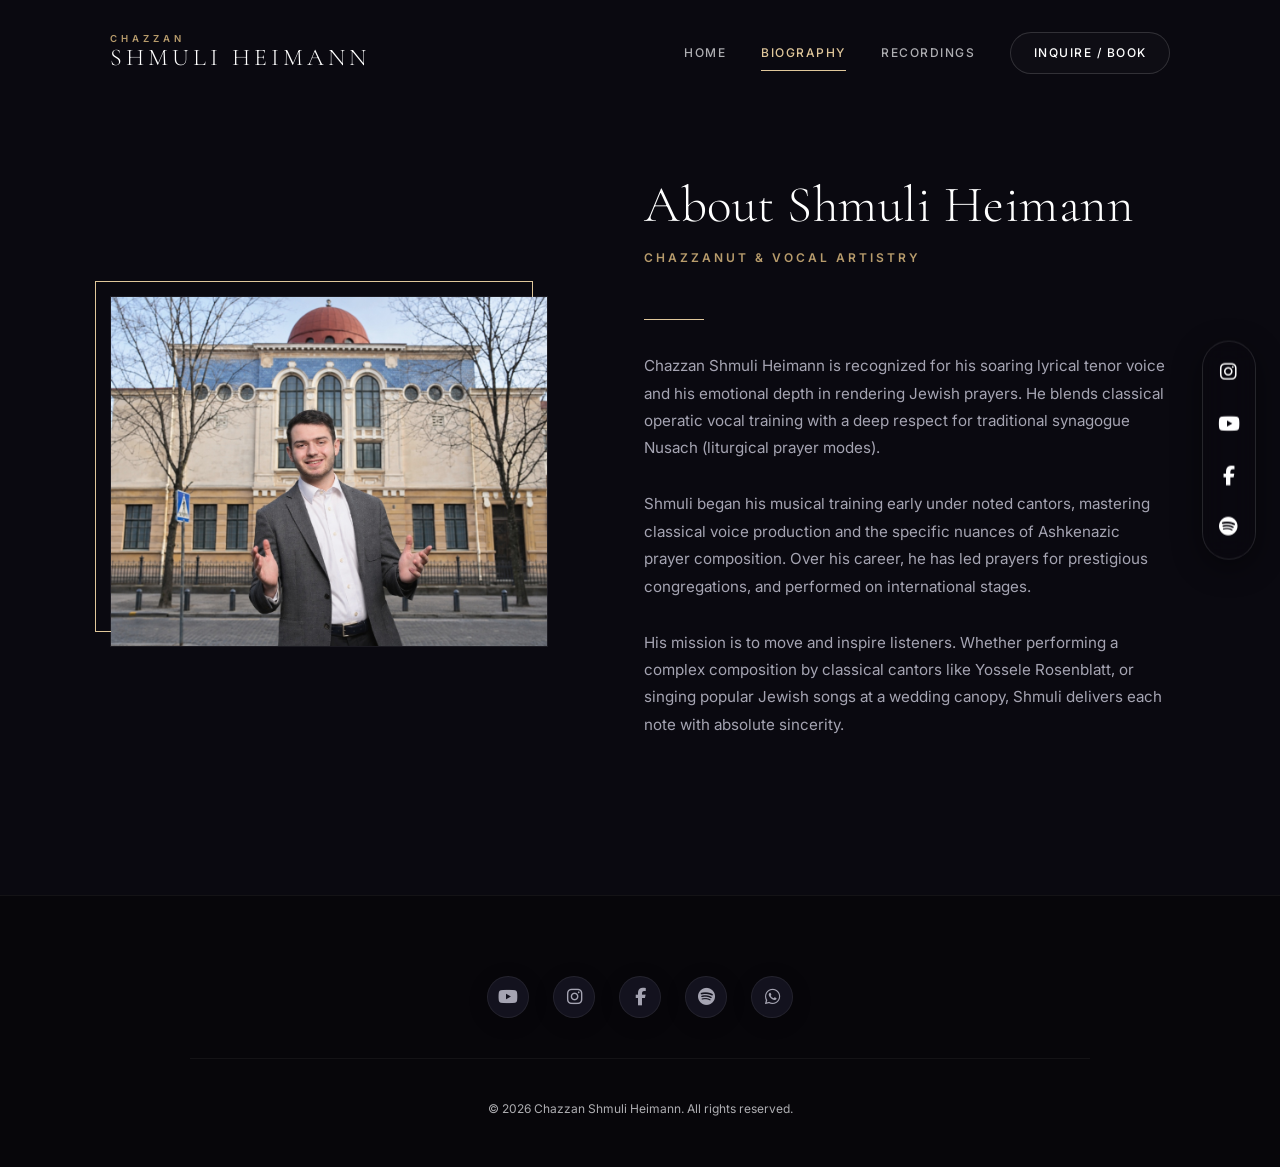
==== about.html @ 2311e7eb "Permanently fix recordings page auto-scroll with iframe lazy loading and renamed section targets" ====
<!DOCTYPE html>
<html lang="en">
<head>
    <meta charset="UTF-8">
    <meta name="viewport" content="width=device-width, initial-scale=1.0">
    <title>Biography | Chazzan Shmuli Heimann</title>
    
    <!-- SEO Meta Tags -->
    <meta name="description" content="Learn about Chazzan Shmuli Heimann, his vocal training, traditional prayer nusach, and the liturgical services he offers.">
    
    <!-- Fonts -->
    <link rel="preconnect" href="https://fonts.googleapis.com">
    <link rel="preconnect" href="https://fonts.gstatic.com" crossorigin>
    <link href="https://fonts.googleapis.com/css2?family=Cormorant+Garamond:ital,wght@0,300;0,400;0,500;0,600;0,700;1,400&family=Inter:wght@300;400;500;600&display=swap" rel="stylesheet">
    
    <!-- FontAwesome Icons -->
    <link rel="stylesheet" href="https://cdnjs.cloudflare.com/ajax/libs/font-awesome/6.4.0/css/all.min.css">
    
    <!-- Stylesheet -->
    <link rel="stylesheet" href="style.css?v=13">
</head>
<body class="page-about">

    <!-- Header & Navigation -->
    <header class="navbar">
        <div class="nav-container">
            <a href="index.html" class="logo">
                <span class="logo-cantor">CHAZZAN</span>
                <span class="logo-name">SHMULI HEIMANN</span>
            </a>
            <nav class="nav-links">
                <a href="index.html">Home</a>
                <a href="about.html">Biography</a>
                <a href="recordings.html">Recordings</a>
                <a href="contact.html" class="nav-cta">Inquire / Book</a>
            </nav>
            <button class="mobile-nav-toggle" aria-label="Toggle navigation">
                <span></span>
                <span></span>
                <span></span>
            </button>
        </div>
    </header>


    <!-- Biography Details Section -->
    <section class="bio-details section-padding">
        <div class="container">
            <div class="bio-grid">
                <div class="bio-image-wrapper">
                    <img src="assets/hero.jpg" alt="Chazzan Shmuli Heimann Portrait" class="bio-image">
                </div>
                <div class="bio-text">
                    <h2 class="section-title">About Shmuli Heimann</h2>
                    <h3 class="section-subtitle">Chazzanut & Vocal Artistry</h3>
                    <div class="divider"></div>
                    <p class="bio-paragraph">Chazzan Shmuli Heimann is recognized for his soaring lyrical tenor voice and his emotional depth in rendering Jewish prayers. He blends classical operatic vocal training with a deep respect for traditional synagogue Nusach (liturgical prayer modes).</p>
                    <p class="bio-paragraph">Shmuli began his musical training early under noted cantors, mastering classical voice production and the specific nuances of Ashkenazic prayer composition. Over his career, he has led prayers for prestigious congregations, and performed on international stages.</p>
                    <p class="bio-paragraph">His mission is to move and inspire listeners. Whether performing a complex composition by classical cantors like Yossele Rosenblatt, or singing popular Jewish songs at a wedding canopy, Shmuli delivers each note with absolute sincerity.</p>
                </div>
            </div>
        </div>
    </section>


    <!-- Footer -->
    <footer>
        <div class="footer-socials">
            <a href="https://www.youtube.com/@CantorShmuliHeimann" target="_blank" rel="noopener noreferrer" aria-label="YouTube"><i class="fa-brands fa-youtube"></i></a>
            <a href="https://www.instagram.com/cantorshmuliheimann/" target="_blank" rel="noopener noreferrer" aria-label="Instagram"><i class="fa-brands fa-instagram"></i></a>
            <a href="https://www.facebook.com/" target="_blank" rel="noopener noreferrer" aria-label="Facebook"><i class="fa-brands fa-facebook-f"></i></a>
            <a href="https://open.spotify.com/" target="_blank" rel="noopener noreferrer" aria-label="Spotify"><i class="fa-brands fa-spotify"></i></a>
            <a href="#" aria-label="WhatsApp"><i class="fa-brands fa-whatsapp"></i></a>
        </div>
        <div class="footer-divider"></div>
        <div class="footer-bottom">
            <p class="copyright">&copy; 2026 Chazzan Shmuli Heimann. All rights reserved.</p>
        </div>
    </footer>

    <!-- Sticky Floating Social Bar -->
    <div class="sticky-social-bar" aria-label="Social media links">
        <a href="https://www.instagram.com/cantorshmuliheimann/" target="_blank" rel="noopener noreferrer" aria-label="Instagram" class="sticky-social-link">
            <i class="fa-brands fa-instagram"></i>
        </a>
        <a href="https://www.youtube.com/@CantorShmuliHeimann" target="_blank" rel="noopener noreferrer" aria-label="YouTube" class="sticky-social-link">
            <i class="fa-brands fa-youtube"></i>
        </a>
        <a href="https://www.facebook.com/" target="_blank" rel="noopener noreferrer" aria-label="Facebook" class="sticky-social-link">
            <i class="fa-brands fa-facebook-f"></i>
        </a>
        <a href="https://open.spotify.com/" target="_blank" rel="noopener noreferrer" aria-label="Spotify" class="sticky-social-link">
            <i class="fa-brands fa-spotify"></i>
        </a>
    </div>

    <!-- Scroll to Top Button -->
    <button class="scroll-to-top" id="scrollTopBtn" aria-label="Scroll to top"><i class="fa-solid fa-arrow-up"></i></button>

    <!-- JavaScript File -->
    <script src="app.js?v=5"></script>
</body>
</html>
---- style.css ----
/* ==========================================
   DESIGN SYSTEM & VARIABLES
   ========================================== */
:root {
    /* Color Palette - Premium Midnight Indigo & Gold (Shulem-inspired) */
    --bg-primary: #0A0910;         /* Deep cinematic midnight indigo-black */
    --bg-secondary: #13121E;       /* Rich charcoal-violet for cards & sections */
    --bg-dark: #07060A;            /* Pure dark void */
    --bg-dark-secondary: #0A0910;
    --bg-glass: rgba(10, 9, 16, 0.85);
    --bg-dark-glass: rgba(7, 6, 10, 0.9);
    
    /* Accents - Elegant White, Silver and Rich Champagne Gold */
    --color-bronze: #E0C79B;        /* Pale Champagne Gold (soft, premium) */
    --color-bronze-dark: #B89C6C;   /* Deep Warm Gold */
    --color-bronze-light: #1A1826;  /* Deep slate-violet alternate background */
    --color-bronze-gradient: linear-gradient(135deg, #F0DFB8 0%, #B89C6C 100%);
    
    /* Texts - High contrast light gray/white on deep violet */
    --text-primary: #FFFFFF;       /* Crisp white for headings */
    --text-muted: #A5A4B2;         /* Cool gray for readable body text */
    --text-light: #FFFFFF;
    --text-light-muted: #AEAEB2;
    
    /* Borders & Lines - Ultra-fine elegant borders */
    --border-color: rgba(255, 255, 255, 0.07);
    --border-dark: rgba(255, 255, 255, 0.05);
    
    /* Typography */
    --font-heading: 'Cormorant Garamond', serif;
    --font-body: 'Inter', sans-serif;
    
    /* Spacing & Transitions */
    --transition-smooth: all 0.4s cubic-bezier(0.16, 1, 0.3, 1);
    --shadow-subtle: 0 4px 20px rgba(0, 0, 0, 0.2);
    --shadow-medium: 0 12px 30px rgba(0, 0, 0, 0.4);
}

/* ==========================================
   BASE RESET & UTILITIES
   ========================================== */
* {
    margin: 0;
    padding: 0;
    box-sizing: border-box;
}

html {
    font-size: 16px;
    background-color: var(--bg-primary);
    color: var(--text-primary);
    overflow-anchor: none;
}

body {
    font-family: var(--font-body);
    line-height: 1.7;
    background-color: var(--bg-primary);
    color: var(--text-primary);
    overflow-x: hidden;
    overflow-anchor: none;
    -webkit-font-smoothing: antialiased;
    -moz-osx-font-smoothing: grayscale;
}

/* Scrollbar Customization */
::-webkit-scrollbar {
    width: 6px;
}
::-webkit-scrollbar-track {
    background: var(--bg-primary);
}
::-webkit-scrollbar-thumb {
    background: var(--color-bronze);
    border-radius: 4px;
}
::-webkit-scrollbar-thumb:hover {
    background: var(--color-bronze-dark);
}

h1, h2, h3, h4, h5, h6 {
    font-family: var(--font-heading);
    font-weight: 400;
    letter-spacing: 0.5px;
    color: var(--text-primary);
}

a {
    color: inherit;
    text-decoration: none;
    transition: var(--transition-smooth);
}

img {
    max-width: 100%;
    height: auto;
    display: block;
}

/* ==========================================
   LAYOUTS & COMMON COMPONENTS
   ========================================== */
.container {
    width: 100%;
    max-width: 1140px;
    margin: 0 auto;
    padding: 0 2.5rem;
}

.section-padding {
    padding: 8rem 0;
}

.section-header {
    margin-bottom: 4rem;
}

.section-title {
    font-family: var(--font-heading);
    font-size: 3.2rem;
    font-weight: 300;
    color: var(--text-primary);
    line-height: 1.15;
    margin-bottom: 0.8rem;
}

.section-title.center {
    text-align: center;
}

.section-subtitle {
    font-family: var(--font-body);
    font-size: 0.75rem;
    font-weight: 600;
    color: var(--color-bronze-dark);
    text-transform: uppercase;
    letter-spacing: 3px;
    margin-bottom: 1.2rem;
}

.section-subtitle.center {
    text-align: center;
}

.divider {
    height: 1px;
    width: 60px;
    background: var(--color-bronze);
    margin: 2rem 0;
}

.divider.center {
    margin-left: auto;
    margin-right: auto;
}

.text-center {
    text-align: center;
}

/* Premium Buttons */
.btn {
    display: inline-flex;
    align-items: center;
    justify-content: center;
    gap: 0.6rem;
    padding: 0.9rem 2rem;
    font-family: var(--font-body);
    font-size: 0.75rem;
    font-weight: 500;
    text-transform: uppercase;
    letter-spacing: 2px;
    border-radius: 100px; /* Modern rounded button */
    cursor: pointer;
    transition: var(--transition-smooth);
}

.btn-primary {
    background: #FFFFFF;
    color: var(--bg-primary);
    border: 1px solid #FFFFFF;
    box-shadow: 0 4px 15px rgba(0, 0, 0, 0.25);
    font-weight: 600;
}

.btn-primary:hover {
    background: transparent;
    color: #FFFFFF;
    border-color: #FFFFFF;
    transform: translateY(-2px);
    box-shadow: 0 8px 25px rgba(255, 255, 255, 0.1);
}

.btn-secondary {
    background: transparent;
    color: #FFFFFF;
    border: 1px solid rgba(255, 255, 255, 0.4);
}

.btn-secondary:hover {
    background: #FFFFFF;
    color: var(--bg-primary);
    border-color: #FFFFFF;
    transform: translateY(-2px);
}

/* For buttons in dark sections */
.dark-section .btn-secondary {
    color: #FFFFFF;
    border-color: rgba(255, 255, 255, 0.4);
}

.dark-section .btn-secondary:hover {
    background: #FFFFFF;
    color: var(--bg-primary);
}

/* ==========================================
   HEADER & NAVIGATION
   ========================================== */
.navbar {
    position: fixed;
    top: 0;
    left: 0;
    width: 100%;
    z-index: 1000;
    padding: 2rem 0;
    transition: var(--transition-smooth);
}

.navbar.scrolled {
    padding: 1.2rem 0;
    background: var(--bg-glass);
    backdrop-filter: blur(15px);
    -webkit-backdrop-filter: blur(15px);
    border-bottom: 1px solid var(--border-color);
    box-shadow: var(--shadow-subtle);
}

/* Navbar Scrolled state inside hero (if hero is dark) */
.navbar.scrolled-dark {
    padding: 1.2rem 0;
    background: var(--bg-dark-glass);
    backdrop-filter: blur(15px);
    -webkit-backdrop-filter: blur(15px);
    border-bottom: 1px solid var(--border-dark);
}

.nav-container {
    width: 100%;
    max-width: 1140px;
    margin: 0 auto;
    padding: 0 2.5rem;
    display: flex;
    justify-content: space-between;
    align-items: center;
}

.logo {
    display: flex;
    flex-direction: column;
    line-height: 1.1;
}

.logo-cantor {
    font-family: var(--font-body);
    font-size: 0.6rem;
    font-weight: 600;
    letter-spacing: 4px;
    color: var(--color-bronze-dark);
}

.logo-name {
    font-family: var(--font-heading);
    font-size: 1.5rem;
    font-weight: 300;
    letter-spacing: 4px;
    color: var(--text-primary);
}

/* If header is dark (e.g. initially on home page hero) */
.navbar:not(.scrolled) .logo-name {
    color: var(--text-light);
}
.navbar:not(.scrolled) .nav-links a {
    color: var(--text-light-muted);
}
.navbar:not(.scrolled) .nav-links a:hover,
.navbar:not(.scrolled) .nav-links a.active {
    color: var(--color-bronze);
}
.navbar:not(.scrolled) .nav-cta {
    border-color: rgba(255, 255, 255, 0.15);
    background: rgba(255, 255, 255, 0.02);
    color: var(--text-light) !important;
}

.nav-links {
    display: flex;
    align-items: center;
    gap: 2.2rem;
}

.nav-links a {
    font-family: var(--font-body);
    font-size: 0.75rem;
    font-weight: 500;
    letter-spacing: 1.5px;
    text-transform: uppercase;
    color: var(--text-muted);
    padding: 0.5rem 0;
    position: relative;
}

.nav-links a:hover,
.nav-links a.active {
    color: var(--text-primary);
}

/* Elegant line effect for active link */
.nav-links a::after {
    content: '';
    position: absolute;
    bottom: 0;
    left: 0;
    width: 0;
    height: 1px;
    background-color: var(--color-bronze);
    transition: var(--transition-smooth);
}

.nav-links a.active::after,
.nav-links a:hover::after {
    width: 100%;
}

.nav-cta {
    border: 1px solid var(--border-color);
    padding: 0.6rem 1.4rem !important;
    border-radius: 100px;
    background: transparent;
}

.nav-cta::after {
    display: none !important;
}

.nav-cta:hover {
    background: #FFFFFF !important;
    color: var(--bg-primary) !important;
    border-color: #FFFFFF !important;
}

.mobile-nav-toggle {
    display: none;
    background: none;
    border: none;
    cursor: pointer;
    flex-direction: column;
    gap: 6px;
    z-index: 1001;
    padding: 5px;
}

.mobile-nav-toggle span {
    display: block;
    width: 20px;
    height: 1px;
    background: var(--text-primary);
    transition: var(--transition-smooth);
}

/* If navbar is initially light text on dark hero */
.navbar:not(.scrolled) .mobile-nav-toggle span {
    background: var(--text-light);
}

/* Mobile Toggle Active */
.mobile-nav-toggle.active span:nth-child(1) {
    transform: translateY(7px) rotate(45deg);
    background: var(--text-primary);
}
.mobile-nav-toggle.active span:nth-child(2) {
    opacity: 0;
}
.mobile-nav-toggle.active span:nth-child(3) {
    transform: translateY(-7px) rotate(-45deg);
    background: var(--text-primary);
}

/* ==========================================
   HERO BANNER
   ========================================== */
.hero {
    position: relative;
    height: 100vh;
    min-height: 750px;
    display: flex;
    align-items: center;
    background-image: url('assets/hero.jpg');
    background-color: #0A0910; /* fallback deep midnight */
    background-repeat: no-repeat;
    background-size: 125% auto;
    background-position: calc(50% + 180px) 45%;
    overflow: hidden;
}

.hero-bg-overlay {
    position: absolute;
    top: 0;
    left: 0;
    width: 100%;
    height: 100%;
    background: 
        linear-gradient(to right, rgba(10, 9, 16, 0.9) 0%, rgba(10, 9, 16, 0.65) 42%, rgba(10, 9, 16, 0.15) 72%, transparent 100%),
        linear-gradient(to bottom, rgba(10, 9, 16, 0.7) 0%, transparent 20%, transparent 75%, var(--bg-primary) 100%);
    z-index: 1;
}

.hero-container {
    position: relative;
    z-index: 2;
    width: 100%;
}

.hero-content,
.hero-text {
    max-width: 600px;
    display: flex;
    flex-direction: column;
    text-align: left;
    animation: fadeInUp 1.2s cubic-bezier(0.16, 1, 0.3, 1) both;
}

.hero-content .divider,
.hero-text .divider {
    margin: 1.5rem 0;
    background: var(--color-bronze);
}

.hero-title {
    font-family: var(--font-heading);
    font-size: 4.5rem;
    font-weight: 300;
    line-height: 1.15;
    margin-bottom: 1.5rem;
    color: var(--text-light);
    text-shadow: 0 4px 20px rgba(0, 0, 0, 0.6);
}

.hero-title-name {
    display: inline-block;
    white-space: nowrap;
}

.hero-subtitle {
    font-size: 0.75rem;
    letter-spacing: 4px;
    color: var(--color-bronze);
    font-weight: 600;
    margin-bottom: 1.5rem;
    text-transform: uppercase;
}

.hero-text .divider {
    margin: 1.5rem 0;
    background: var(--color-bronze);
}

.hero-tagline {
    font-size: 1.05rem;
    font-weight: 300;
    color: var(--text-light-muted);
    margin-bottom: 3rem;
    line-height: 1.8;
}

.hero-buttons {
    display: flex;
    justify-content: flex-start;
    gap: 1.2rem;
}

.hero-image-column {
    display: flex;
    justify-content: center;
    align-items: center;
    animation: fadeInUp 1.4s cubic-bezier(0.16, 1, 0.3, 1) both;
}

.hero-portrait-wrapper {
    position: relative;
    max-width: 520px;
    width: 100%;
}

.hero-portrait-wrapper::before {
    content: '';
    position: absolute;
    top: -15px;
    left: -15px;
    right: 15px;
    bottom: 15px;
    border: 1px solid var(--color-bronze);
    z-index: 0;
    pointer-events: none;
    transition: var(--transition-smooth);
}

.hero-portrait-wrapper:hover::before {
    transform: translate(5px, 5px);
}

.hero-portrait {
    width: 100%;
    border-radius: 4px;
    border: 1px solid var(--border-color);
    position: relative;
    z-index: 1;
    box-shadow: var(--shadow-medium);
}

/* ==========================================
   SUBPAGE BANNERS
   ========================================== */
.page-header {
    position: relative;
    padding: 12rem 0 7rem 0;
    background-image: url('assets/hq720.jpg');
    background-color: #16142B; /* Cool deep indigo-blue tint */
    background-blend-mode: multiply;
    background-size: cover;
    background-position: center;
    text-align: center;
    border-bottom: 1px solid var(--border-dark);
}

.page-header-overlay {
    position: absolute;
    top: 0;
    left: 0;
    width: 100%;
    height: 100%;
    background: linear-gradient(
        to bottom,
        rgba(10, 10, 10, 0.75) 0%,
        var(--bg-primary) 100%
    );
    z-index: 1;
}

.page-header-content {
    position: relative;
    z-index: 2;
    animation: fadeInUp 1s cubic-bezier(0.16, 1, 0.3, 1) both;
}

.page-title {
    font-family: var(--font-heading);
    font-size: 3.6rem;
    font-weight: 300;
    letter-spacing: 1px;
    text-transform: uppercase;
    color: var(--text-light);
    margin-bottom: 0.8rem;
}

.page-subtitle {
    font-size: 0.9rem;
    color: var(--text-light-muted);
    font-family: var(--font-body);
    font-weight: 300;
    letter-spacing: 1px;
}

/* ==========================================
   RECORDINGS PAGE SECTION NAVIGATION
   ========================================== */
.page-recordings .page-header {
    padding: 10.5rem 0 4.5rem 0;
}

.recordings-header-image-wrapper {
    max-width: 340px;
    margin: 0 auto 2.5rem auto;
    border-radius: 8px;
    overflow: hidden;
    border: 1px solid rgba(224, 199, 155, 0.35);
    box-shadow: 0 12px 35px rgba(0, 0, 0, 0.55);
    transition: var(--transition-smooth);
}

.recordings-header-image-wrapper:hover {
    border-color: var(--color-bronze);
    box-shadow: 0 16px 45px rgba(224, 199, 155, 0.2);
    transform: translateY(-3px);
}

.recordings-header-image {
    width: 100%;
    height: auto;
    display: block;
    object-fit: cover;
}

.recordings-nav-buttons {
    display: flex;
    justify-content: center;
    align-items: center;
    flex-wrap: wrap;
    gap: 1.2rem;
    margin: 0 auto;
}

.btn-recordings-nav {
    display: inline-flex;
    align-items: center;
    gap: 0.65rem;
    padding: 0.95rem 1.8rem;
    font-size: 0.78rem;
    font-weight: 500;
    letter-spacing: 1.5px;
    text-transform: uppercase;
    color: var(--text-light);
    background: rgba(255, 255, 255, 0.06);
    border: 1px solid rgba(255, 255, 255, 0.22);
    border-radius: 100px;
    backdrop-filter: blur(10px);
    -webkit-backdrop-filter: blur(10px);
    transition: var(--transition-smooth);
    text-decoration: none;
    box-shadow: 0 4px 18px rgba(0, 0, 0, 0.25);
    cursor: pointer;
    font-family: inherit;
    outline: none;
}

.btn-recordings-nav:hover {
    background: #FFFFFF;
    color: var(--bg-primary);
    border-color: #FFFFFF;
    transform: translateY(-3px);
    box-shadow: 0 8px 25px rgba(255, 255, 255, 0.15);
}

.btn-recordings-nav i {
    color: var(--color-bronze);
    font-size: 0.9rem;
    transition: var(--transition-smooth);
}

.btn-recordings-nav:hover i {
    color: var(--bg-primary);
}

#section-yomim-noraim,
#section-yiddish,
#section-videos,
#section-audio,
#yomim-noraim,
#yiddish-collection,
#video-performances,
#audio-recordings {
    scroll-margin-top: 100px;
}

/* ==========================================
   BIOGRAPHY SECTION
   ========================================== */
.page-about .bio-details {
    padding-top: 11rem;
}

.bio-grid {
    display: grid;
    grid-template-columns: 1fr 1.2fr;
    gap: 6rem;
    align-items: center;
}

.bio-image-wrapper {
    position: relative;
}

/* Creative minimalist picture frame outline */
.bio-image-wrapper::before {
    content: '';
    position: absolute;
    top: -15px;
    left: -15px;
    right: 15px;
    bottom: 15px;
    border: 1px solid var(--color-bronze);
    z-index: 0;
    pointer-events: none;
    transition: var(--transition-smooth);
}

.bio-image-wrapper:hover::before {
    transform: translate(5px, 5px);
}

.bio-image {
    width: 100%;
    position: relative;
    z-index: 1;
    border: 1px solid var(--border-color);
    filter: grayscale(10%);
    transition: var(--transition-smooth);
}

.bio-image-wrapper:hover .bio-image {
    filter: grayscale(0%);
}

.bio-text {
    display: flex;
    flex-direction: column;
}

.bio-paragraph {
    font-size: 0.95rem;
    color: var(--text-muted);
    margin-bottom: 1.8rem;
    line-height: 1.8;
}

/* ==========================================
   WELCOME SECTION (HOME PAGE)
   ========================================== */
.welcome-grid {
    display: grid;
    grid-template-columns: 1fr 1.2fr;
    gap: 6rem;
    align-items: center;
}

.welcome-image-wrapper {
    position: relative;
}

.welcome-image-wrapper::before {
    content: '';
    position: absolute;
    top: -15px;
    left: -15px;
    right: 15px;
    bottom: 15px;
    border: 1px solid var(--color-bronze);
    z-index: 0;
    pointer-events: none;
    transition: var(--transition-smooth);
}

.welcome-image-wrapper:hover::before {
    transform: translate(5px, 5px);
}

.welcome-image {
    width: 100%;
    position: relative;
    z-index: 1;
    border: 1px solid var(--border-color);
    transition: var(--transition-smooth);
}

.welcome-text {
    display: flex;
    flex-direction: column;
}

.welcome-text .btn {
    align-self: flex-start;
}

.bio-text .btn {
    align-self: flex-start;
}

/* Biography Services list (Clean Cards Grid) */
.services-simple-list {
    display: grid;
    grid-template-columns: repeat(3, 1fr);
    gap: 2.2rem;
    margin: 4rem auto 0 auto;
}

.service-simple-item {
    background: var(--bg-secondary);
    border: 1px solid var(--border-color);
    padding: 3rem 2.2rem;
    transition: var(--transition-smooth);
    position: relative;
    box-shadow: var(--shadow-subtle);
}

.service-simple-item:hover {
    transform: translateY(-5px);
    box-shadow: var(--shadow-medium);
    border-color: var(--color-bronze);
}

.service-simple-item::before {
    content: '';
    position: absolute;
    top: 0;
    left: 0;
    width: 100%;
    height: 3px;
    background: var(--color-bronze-gradient);
    transform: scaleX(0);
    transform-origin: left;
    transition: var(--transition-smooth);
}

.service-simple-item:hover::before {
    transform: scaleX(1);
}

.service-simple-item h3 {
    font-family: var(--font-body);
    font-size: 1.05rem;
    font-weight: 600;
    color: var(--text-primary);
    margin-bottom: 1rem;
    display: flex;
    align-items: center;
    gap: 0.8rem;
}

.service-simple-item h3 i {
    color: var(--color-bronze-dark);
    font-size: 1.15rem;
}

.service-simple-item p {
    font-size: 0.88rem;
    color: var(--text-muted);
    line-height: 1.7;
}

/* ==========================================
   RECORDINGS & CUSTOM AUDIO PLAYERS
   ========================================== */
.audio-tracks-list {
    max-width: 850px;
    margin: 4rem auto 0 auto;
    display: flex;
    flex-direction: column;
    gap: 1.5rem;
}

/* Custom Player Layout */
.audio-track-item {
    display: flex;
    flex-direction: column;
    background: var(--bg-secondary);
    border: 1px solid var(--border-color);
    padding: 1.8rem 2.2rem;
    gap: 1.2rem;
    transition: var(--transition-smooth);
    box-shadow: var(--shadow-subtle);
}

.audio-track-item:hover {
    box-shadow: var(--shadow-medium);
    border-color: var(--color-bronze-light);
}

.audio-track-item.playing {
    border-color: var(--color-bronze);
    background: var(--bg-secondary);
}

.track-main-row {
    display: flex;
    align-items: center;
    gap: 1.5rem;
}

.track-number {
    font-family: var(--font-body);
    font-size: 0.85rem;
    font-weight: 600;
    color: var(--color-bronze);
    width: 25px;
}

/* Minimalist Circular Play Button */
.play-pause-btn {
    background: transparent;
    border: 1px solid var(--border-color);
    color: var(--color-bronze-dark);
    width: 44px;
    height: 44px;
    border-radius: 50%;
    cursor: pointer;
    display: flex;
    align-items: center;
    justify-content: center;
    font-size: 0.85rem;
    flex-shrink: 0;
    transition: var(--transition-smooth);
}

.play-pause-btn:hover {
    background: var(--color-bronze-gradient);
    color: var(--bg-primary);
    border-color: transparent;
    transform: scale(1.05);
}

.audio-track-item.playing .play-pause-btn {
    background: var(--color-bronze-gradient);
    color: var(--bg-primary);
    border-color: transparent;
}

.track-info {
    display: flex;
    flex-direction: column;
    flex-grow: 1;
}

.track-title {
    font-family: var(--font-heading);
    font-size: 1.4rem;
    font-weight: 400;
    color: var(--text-primary);
    line-height: 1.3;
}

.track-description {
    font-size: 0.8rem;
    color: var(--text-muted);
    margin-top: 0.2rem;
}

/* Custom Timeline Slider */
.player-controls {
    display: flex;
    align-items: center;
    gap: 1.5rem;
    width: 100%;
    padding-left: 5.3rem; /* Align with info start */
}

.timeline-container {
    flex-grow: 1;
    height: 12px;
    display: flex;
    align-items: center;
    cursor: pointer;
    position: relative;
}

.timeline-progress {
    width: 100%;
    height: 2px;
    background: var(--border-color);
    position: relative;
    border-radius: 2px;
}

.timeline-progress .progress-fill {
    height: 100%;
    width: 0%;
    background: var(--color-bronze-gradient);
    position: absolute;
    top: 0;
    left: 0;
    border-radius: 2px;
    transition: width 0.1s linear;
}

.timeline-handle {
    width: 8px;
    height: 8px;
    border-radius: 50%;
    background: var(--color-bronze-dark);
    position: absolute;
    top: 50%;
    left: 0%;
    transform: translate(-50%, -50%) scale(0);
    transition: transform 0.2s ease, left 0.1s linear;
}

.timeline-container:hover .timeline-handle {
    transform: translate(-50%, -50%) scale(1);
}

.time-display {
    font-family: var(--font-body);
    font-size: 0.72rem;
    font-weight: 500;
    color: var(--text-muted);
    min-width: 70px;
    text-align: right;
    display: flex;
    gap: 2px;
}

/* ==========================================
   VIDEO EMBEDS
   ========================================== */
.video-embeds-grid {
    display: grid;
    grid-template-columns: repeat(3, 1fr);
    gap: 2.5rem;
    margin-top: 4rem;
}

.video-embed-card {
    background: var(--bg-secondary);
    border: 1px solid var(--border-color);
    overflow: hidden;
    transition: var(--transition-smooth);
    box-shadow: var(--shadow-subtle);
}

.video-embed-card:hover {
    transform: translateY(-5px);
    box-shadow: var(--shadow-medium);
    border-color: var(--color-bronze-light);
}

.video-container {
    position: relative;
    width: 100%;
    padding-bottom: 56.25%; /* 16:9 aspect ratio */
    height: 0;
    background: #121212;
}

.video-container iframe {
    position: absolute;
    top: 0;
    left: 0;
    width: 100%;
    height: 100%;
    border: none;
}

.video-info {
    padding: 1.8rem;
}

.video-info h4 {
    font-family: var(--font-heading);
    font-size: 1.35rem;
    font-weight: 400;
    margin-bottom: 0.6rem;
    line-height: 1.3;
    color: var(--text-primary);
}

.video-info p {
    font-size: 0.8rem;
    color: var(--text-muted);
    line-height: 1.6;
}

/* ==========================================
   CONTACT & BOOKINGS
   ========================================== */
.contact-grid {
    display: grid;
    grid-template-columns: 1fr 1.25fr;
    gap: 6rem;
    align-items: start;
}

.contact-info {
    display: flex;
    flex-direction: column;
}

.contact-intro {
    font-size: 0.95rem;
    color: var(--text-muted);
    margin-bottom: 2.5rem;
    line-height: 1.8;
}

.contact-details {
    display: flex;
    flex-direction: column;
    gap: 1.8rem;
    margin-bottom: 3rem;
}

.contact-detail-item {
    display: flex;
    gap: 1.2rem;
    align-items: center;
}

.icon-box {
    width: 48px;
    height: 48px;
    background: var(--bg-secondary);
    border: 1px solid var(--border-color);
    border-radius: 50%;
    display: flex;
    align-items: center;
    justify-content: center;
    color: var(--color-bronze-dark);
    font-size: 1.05rem;
    box-shadow: var(--shadow-subtle);
    transition: var(--transition-smooth);
}

.contact-detail-item:hover .icon-box {
    background: var(--color-bronze-gradient);
    color: var(--bg-primary);
    border-color: transparent;
}

.contact-detail-item .label {
    display: block;
    font-size: 0.7rem;
    color: var(--text-muted);
    text-transform: uppercase;
    letter-spacing: 1px;
    margin-bottom: 0.1rem;
}

.contact-detail-item .value {
    font-size: 0.95rem;
    font-weight: 500;
}

.contact-detail-item .value a:hover {
    color: var(--color-bronze-dark);
}

.email-copy-container {
    display: flex;
    align-items: center;
    gap: 0.6rem;
}

.copy-email-btn {
    background: transparent;
    border: none;
    color: var(--text-muted);
    cursor: pointer;
    font-size: 0.85rem;
    padding: 0.25rem 0.4rem;
    border-radius: 4px;
    display: inline-flex;
    align-items: center;
    justify-content: center;
    transition: var(--transition-smooth);
}

.copy-email-btn:hover {
    color: var(--color-bronze);
    background: rgba(255, 255, 255, 0.08);
}

.copy-email-btn:active {
    transform: scale(0.9);
}

.copy-email-btn.copied {
    color: #4CAF50;
}

.social-links {
    display: flex;
    gap: 1rem;
}

.social-links a {
    width: 40px;
    height: 40px;
    border-radius: 50%;
    border: 1px solid var(--border-color);
    display: flex;
    align-items: center;
    justify-content: center;
    color: var(--text-muted);
    background: var(--bg-secondary);
    box-shadow: var(--shadow-subtle);
}

.social-links a:hover {
    color: var(--bg-primary);
    background: var(--color-bronze-gradient);
    border-color: transparent;
    transform: translateY(-2px);
}

/* Minimalist Form Layout */
.contact-form-container {
    background: var(--bg-secondary);
    border: 1px solid var(--border-color);
    padding: 4rem;
    position: relative;
    box-shadow: var(--shadow-medium);
}

.booking-form {
    display: flex;
    flex-direction: column;
    gap: 1.8rem;
}

.form-row {
    display: grid;
    grid-template-columns: 1fr 1fr;
    gap: 1.8rem;
}

.form-group {
    display: flex;
    flex-direction: column;
    gap: 0.5rem;
}

.form-group label {
    font-family: var(--font-body);
    font-size: 0.7rem;
    font-weight: 600;
    text-transform: uppercase;
    letter-spacing: 1px;
    color: var(--text-primary);
}

.form-group input,
.form-group select,
.form-group textarea {
    background: var(--bg-primary);
    border: 1px solid var(--border-color);
    border-radius: 0; /* Modern square minimal inputs */
    padding: 0.9rem 1.2rem;
    color: var(--text-primary);
    font-family: var(--font-body);
    font-size: 0.85rem;
    outline: none;
    width: 100%;
    transition: var(--transition-smooth);
}

.form-group input:focus,
.form-group select:focus,
.form-group textarea:focus {
    border-color: var(--color-bronze);
    background: var(--bg-secondary);
}

.form-group select {
    appearance: none;
    background-image: url("data:image/svg+xml;charset=UTF-8,%3Csvg xmlns='http://www.w3.org/2000/svg' viewBox='0 0 24 24' fill='none' stroke='%23a38f75' stroke-width='1.5' stroke-linecap='round' stroke-linejoin='round'%3E%3Cpolyline points='6 9 12 15 18 9'%3E%3C/polyline%3E%3C/svg%3E");
    background-repeat: no-repeat;
    background-position: right 1.2rem center;
    background-size: 0.8rem;
    padding-right: 3rem;
}

.form-group select option {
    background: var(--bg-secondary);
}

.btn-submit {
    background: var(--color-bronze-gradient);
    color: var(--bg-primary);
    border: none;
    font-weight: 600;
    padding: 1.1rem;
    margin-top: 1rem;
    border-radius: 100px;
    box-shadow: 0 4px 15px rgba(163, 143, 117, 0.2);
}

.btn-submit:hover {
    transform: translateY(-2px);
    box-shadow: 0 8px 25px rgba(163, 143, 117, 0.35);
}

/* Success Message Area */
.form-success-message {
    display: none;
    flex-direction: column;
    align-items: center;
    justify-content: center;
    text-align: center;
    padding: 3rem 0;
    animation: fadeInUp 0.8s cubic-bezier(0.16, 1, 0.3, 1) both;
}

.form-success-message.active {
    display: flex;
}

.form-success-message i {
    font-size: 3rem;
    color: var(--color-bronze);
    margin-bottom: 1.5rem;
}

.form-success-message h3 {
    font-size: 1.8rem;
    font-weight: 300;
    margin-bottom: 0.8rem;
}

.form-success-message p {
    color: var(--text-muted);
    font-size: 0.9rem;
}

/* ==========================================
   BOOKING CTA & FOOTER
   ========================================== */
.booking-cta {
    background-color: var(--bg-dark);
    color: var(--text-light);
    border-top: 1px solid var(--border-dark);
}

.booking-cta .section-title {
    color: var(--text-light);
}

.booking-cta .section-subtitle {
    color: var(--color-bronze);
}

.booking-cta .divider {
    background: var(--color-bronze);
}

.cta-desc {
    max-width: 650px;
    margin: 0 auto 3rem auto;
    font-size: 1rem;
    font-weight: 300;
    color: var(--text-light-muted);
    line-height: 1.8;
}

footer {
    background-color: var(--bg-dark);
    padding: 5rem 0 3rem 0;
    border-top: 1px solid var(--border-dark);
    text-align: center;
    color: var(--text-light-muted);
}

.footer-socials {
    display: flex;
    justify-content: center;
    gap: 1.5rem;
    margin-bottom: 2.5rem;
}

.footer-socials a {
    width: 42px;
    height: 42px;
    border-radius: 50%;
    border: 1px solid var(--border-color);
    display: flex;
    align-items: center;
    justify-content: center;
    color: var(--text-muted);
    background: var(--bg-secondary);
    box-shadow: var(--shadow-subtle);
    font-size: 1.1rem;
    transition: var(--transition-smooth);
}

.footer-socials a:hover {
    color: var(--bg-primary);
    background: #FFFFFF;
    border-color: #FFFFFF;
    transform: translateY(-2px);
}

.footer-quote {
    max-width: 600px;
    margin: 0 auto 3rem auto;
}

.footer-quote p {
    font-family: var(--font-heading);
    font-size: 2rem;
    font-weight: 300;
    font-style: italic;
    color: var(--color-bronze);
    margin-bottom: 0.8rem;
    line-height: 1.4;
}

.footer-quote span {
    font-size: 0.7rem;
    font-family: var(--font-body);
    font-weight: 500;
    text-transform: uppercase;
    letter-spacing: 2px;
    color: var(--text-light-muted);
}

.footer-divider {
    height: 1px;
    max-width: 900px;
    background: var(--border-dark);
    margin: 0 auto 2.5rem auto;
}

.footer-bottom {
    display: flex;
    justify-content: center;
    align-items: center;
    max-width: 900px;
    margin: 0 auto;
    padding: 0 2rem;
    font-size: 0.75rem;
    text-align: center;
}

/* ==========================================
   STICKY FLOATING SOCIAL BAR
   ========================================== */
.sticky-social-bar {
    position: fixed;
    right: 1.5rem;
    top: 50%;
    transform: translateY(-50%);
    display: flex;
    flex-direction: column;
    gap: 0.85rem;
    z-index: 995;
    padding: 0.75rem 0.45rem;
    background: rgba(10, 9, 16, 0.55);
    backdrop-filter: blur(12px);
    -webkit-backdrop-filter: blur(12px);
    border: 1px solid rgba(255, 255, 255, 0.12);
    border-radius: 50px;
    box-shadow: 0 8px 30px rgba(0, 0, 0, 0.45);
}

.sticky-social-link {
    display: flex;
    align-items: center;
    justify-content: center;
    width: 38px;
    height: 38px;
    color: #FFFFFF;
    font-size: 1.2rem;
    border-radius: 50%;
    transition: var(--transition-smooth);
    text-decoration: none;
}

.sticky-social-link:hover {
    color: var(--color-bronze);
    background: rgba(255, 255, 255, 0.12);
    transform: scale(1.15) translateX(-2px);
}

.sticky-social-link:active {
    transform: scale(0.95);
}

/* ==========================================
   SCROLL TO TOP BUTTON
   ========================================== */
.scroll-to-top {
    position: fixed;
    bottom: 2.5rem;
    right: 2.5rem;
    width: 44px;
    height: 44px;
    border-radius: 50%;
    background: var(--bg-secondary);
    border: 1px solid var(--border-color);
    color: var(--color-bronze-dark);
    display: flex;
    align-items: center;
    justify-content: center;
    cursor: pointer;
    z-index: 99;
    opacity: 0;
    pointer-events: none;
    box-shadow: var(--shadow-subtle);
    transition: var(--transition-smooth);
}

.scroll-to-top.visible {
    opacity: 1;
    pointer-events: auto;
}

.scroll-to-top:hover {
    background: var(--color-bronze-gradient);
    color: var(--bg-primary);
    border-color: transparent;
    transform: translateY(-3px);
    box-shadow: var(--shadow-medium);
}

/* ==========================================
   ANIMATIONS
   ========================================== */
@keyframes fadeInUp {
    from {
        opacity: 0;
        transform: translateY(25px);
    }
    to {
        opacity: 1;
        transform: translateY(0);
    }
}

/* ==========================================
   RESPONSIVE DESIGN (MEDIA QUERIES)
   ========================================== */
@media (max-width: 1024px) {
    .section-padding { padding: 6rem 0; }
    .section-title { font-size: 2.7rem; }
    .page-title { font-size: 3rem; }
    .hero-title { font-size: 3.8rem; }
    
    /* Skip page header on Biography only in tablet/phone mode */
    .page-about .page-header {
        display: none !important;
    }
    .page-about .bio-details {
        padding-top: 9rem !important;
    }
    .page-recordings .page-header {
        display: block !important;
        padding: 8.5rem 1rem 2.5rem 1rem !important;
    }
    .page-recordings .featured-series {
        padding-top: 4rem !important;
    }
    
    /* Remove outline grid/frame behind portrait images in tablet/phone mode */
    .hero-portrait-wrapper::before,
    .bio-image-wrapper::before,
    .welcome-image-wrapper::before {
        display: none !important;
    }
    
    .bio-grid {
        grid-template-columns: 1fr;
        gap: 4rem;
    }
    
    .bio-image-wrapper {
        max-width: 450px;
        margin: 0 auto;
    }

    .welcome-grid {
        grid-template-columns: 1fr;
        gap: 4rem;
    }
    
    .welcome-image-wrapper {
        max-width: 450px;
        margin: 0 auto;
    }

    .hero {
        height: 100vh;
        min-height: 600px;
        padding: 0 0 4rem 0;
        display: flex;
        align-items: flex-end;
        background-repeat: no-repeat;
        background-size: cover;
        background-position: center 20%;
    }
    
    .hero-bg-overlay {
        background: linear-gradient(
            to bottom,
            rgba(10, 9, 16, 0.7) 0%,
            rgba(10, 9, 16, 0.25) 25%,
            rgba(10, 9, 16, 0.55) 55%,
            rgba(10, 9, 16, 0.95) 85%,
            var(--bg-primary) 100%
        );
    }
    
    .hero-grid {
        grid-template-columns: 1fr;
        gap: 3.5rem;
        text-align: center;
    }
    
    .hero-image-column {
        order: -1;
    }
    
    .hero-content,
    .hero-text {
        text-align: center;
        align-items: center;
        margin: 0 auto;
    }
    
    .hero-content .divider,
    .hero-text .divider {
        margin: 1.5rem auto;
    }
    
    .hero-buttons {
        justify-content: center;
    }
    
    .hero-portrait-wrapper {
        max-width: 320px;
    }
    
    .services-simple-list {
        grid-template-columns: repeat(2, 1fr);
        gap: 2rem;
    }
    
    .video-embeds-grid {
        grid-template-columns: repeat(2, 1fr);
        gap: 2rem;
    }
    
    .contact-grid {
        grid-template-columns: 1fr;
        gap: 4rem;
    }
}

@media (max-width: 768px) {
    .section-padding { padding: 5rem 0; }
    .container { padding: 0 1.5rem; }
    .nav-container { padding: 0 1.5rem; }
    
    .mobile-nav-toggle {
        display: flex;
    }
    
    .nav-links {
        position: fixed;
        top: 0;
        right: -100%;
        width: 80%;
        max-width: 320px;
        height: 100vh;
        background: var(--bg-glass);
        backdrop-filter: blur(20px);
        -webkit-backdrop-filter: blur(20px);
        border-left: 1px solid var(--border-color);
        flex-direction: column;
        justify-content: center;
        gap: 2.2rem;
        padding: 3rem;
        z-index: 1000;
        transition: right 0.5s cubic-bezier(0.16, 1, 0.3, 1);
        box-shadow: -10px 0 30px rgba(0, 0, 0, 0.05);
    }
    
    /* Dark mobile nav drawer when opened from dark page header */
    .navbar:not(.scrolled) .nav-links {
        background: var(--bg-dark-glass);
        border-left: 1px solid var(--border-dark);
    }
    
    .nav-links.active {
        right: 0;
    }
    
    .nav-links a {
        color: var(--text-primary);
        font-size: 0.85rem;
    }
    
    .navbar:not(.scrolled) .nav-links a {
        color: var(--text-light-muted);
    }
    .navbar:not(.scrolled) .nav-links a:hover,
    .navbar:not(.scrolled) .nav-links a.active {
        color: var(--color-bronze);
    }
    
    .hero {
        height: 100vh;
        min-height: 550px;
        background-repeat: no-repeat;
        background-size: cover;
        background-position: center 15%;
        padding: 0 0 3.5rem 0;
    }

    .hero-title { font-size: 2.8rem; }
    .hero-tagline { font-size: 0.95rem; margin-bottom: 2.5rem; }
    .hero-buttons {
        flex-direction: column;
        gap: 1rem;
        padding: 0 1rem;
    }
    
    .services-simple-list {
        grid-template-columns: 1fr;
    }
    
    .audio-track-item {
        padding: 1.5rem;
        gap: 1rem;
    }
    .track-main-row {
        gap: 1rem;
    }
    .track-title {
        font-size: 1.2rem;
    }
    .player-controls {
        padding-left: 0; /* Full width timeline on mobile */
        margin-top: 0.5rem;
    }
    
    .video-embeds-grid {
        grid-template-columns: 1fr;
        gap: 2rem;
    }
    
    .contact-form-container {
        padding: 2.5rem 1.5rem;
    }
    .form-row {
        grid-template-columns: 1fr;
        gap: 1.8rem;
    }
    
    .footer-bottom {
        flex-direction: column;
        gap: 1rem;
        text-align: center;
    }
    
    .scroll-to-top {
        bottom: 1.5rem;
        right: 1.5rem;
    }

    .sticky-social-bar {
        right: 0.75rem;
        padding: 0.5rem 0.35rem;
        gap: 0.6rem;
    }

    .sticky-social-link {
        width: 32px;
        height: 32px;
        font-size: 1rem;
    }

    .recordings-header-image-wrapper {
        max-width: 250px;
        margin: 0 auto 1.6rem auto;
    }

    .recordings-nav-buttons {
        gap: 0.65rem;
    }

    .btn-recordings-nav {
        padding: 0.75rem 1.15rem;
        font-size: 0.68rem;
        letter-spacing: 1px;
    }
}

/* ==========================================
   YOMIM NORAIM FEATURED SERIES
   ========================================== */
.featured-series {
    background-color: var(--color-bronze-light);
    border-bottom: 1px solid var(--border-color);
}

.series-description {
    max-width: 650px;
    margin: 0 auto;
    font-size: 0.95rem;
    color: var(--text-muted);
    line-height: 1.8;
}

.playlist-container {
    display: grid;
    grid-template-columns: 1.6fr 1fr;
    gap: 2.5rem;
    margin-top: 4rem;
    align-items: stretch;
    background: var(--bg-secondary);
    border: 1px solid var(--border-color);
    padding: 2rem;
    box-shadow: var(--shadow-medium);
}

.playlist-player {
    position: relative;
    width: 100%;
    padding-bottom: 56.25%; /* 16:9 aspect ratio */
    height: 0;
    box-shadow: var(--shadow-medium);
    border: 1px solid var(--border-color);
}

.playlist-player iframe {
    position: absolute;
    top: 0;
    left: 0;
    width: 100%;
    height: 100%;
    border: none;
}

.playlist-player-wrapper {
    display: flex;
    flex-direction: column;
    gap: 1rem;
}

.playlist-video-caption {
    font-size: 0.8rem;
    color: var(--text-muted);
    display: flex;
    align-items: center;
    flex-wrap: wrap;
    gap: 0.4rem;
    padding: 0.8rem 0.2rem 0;
    border-top: 1px solid var(--border-color);
    line-height: 1.4;
}

.playlist-video-caption i {
    color: var(--color-bronze);
    font-size: 0.9rem;
}

.playlist-video-caption .currentVideoTitle {
    color: var(--text-primary);
    font-weight: 600;
}

.playlist-video-caption .caption-desc {
    color: var(--text-muted);
    font-weight: 400;
}

.playlist-sidebar {
    display: flex;
    flex-direction: column;
    background: var(--bg-primary);
    border: 1px solid var(--border-color);
    padding: 1.5rem;
    max-height: 450px;
    overflow-y: auto;
}

.playlist-sidebar::-webkit-scrollbar {
    width: 4px;
}
.playlist-sidebar::-webkit-scrollbar-thumb {
    background: var(--color-bronze);
    border-radius: 2px;
}

.playlist-sidebar-title {
    font-family: var(--font-body);
    font-size: 0.75rem;
    font-weight: 600;
    text-transform: uppercase;
    letter-spacing: 2px;
    color: var(--color-bronze);
    margin-bottom: 1.2rem;
    border-bottom: 1px solid var(--border-color);
    padding-bottom: 0.8rem;
}

.playlist-tracks {
    display: flex;
    flex-direction: column;
    gap: 0.8rem;
}

.playlist-track-item {
    display: flex;
    align-items: center;
    gap: 1rem;
    padding: 0.8rem 1rem;
    background: var(--bg-secondary);
    border: 1px solid var(--border-color);
    cursor: pointer;
    transition: var(--transition-smooth);
}

.playlist-track-item:hover {
    border-color: rgba(255, 255, 255, 0.25);
    background: rgba(255, 255, 255, 0.02);
}

.playlist-track-item.active {
    border-color: var(--color-bronze);
    background: rgba(224, 199, 155, 0.05);
}

.track-play-indicator {
    width: 28px;
    height: 28px;
    border-radius: 50%;
    border: 1px solid var(--border-color);
    display: flex;
    align-items: center;
    justify-content: center;
    color: var(--color-bronze);
    font-size: 0.7rem;
    transition: var(--transition-smooth);
    flex-shrink: 0;
}

.playlist-track-item:hover .track-play-indicator,
.playlist-track-item.active .track-play-indicator {
    background: var(--color-bronze-gradient);
    color: var(--bg-primary);
    border-color: transparent;
}

.playlist-track-details {
    display: flex;
    flex-direction: column;
}

.playlist-track-name {
    font-family: var(--font-heading);
    font-size: 1.15rem;
    font-weight: 400;
    color: var(--text-primary);
    line-height: 1.2;
}

.playlist-track-desc {
    font-size: 0.75rem;
    color: var(--text-muted);
    margin-top: 0.1rem;
}

@media (max-width: 1024px) {
    .playlist-container {
        grid-template-columns: 1fr;
        gap: 2rem;
        padding: 1.5rem;
    }
    .playlist-sidebar {
        max-height: 350px;
    }
}
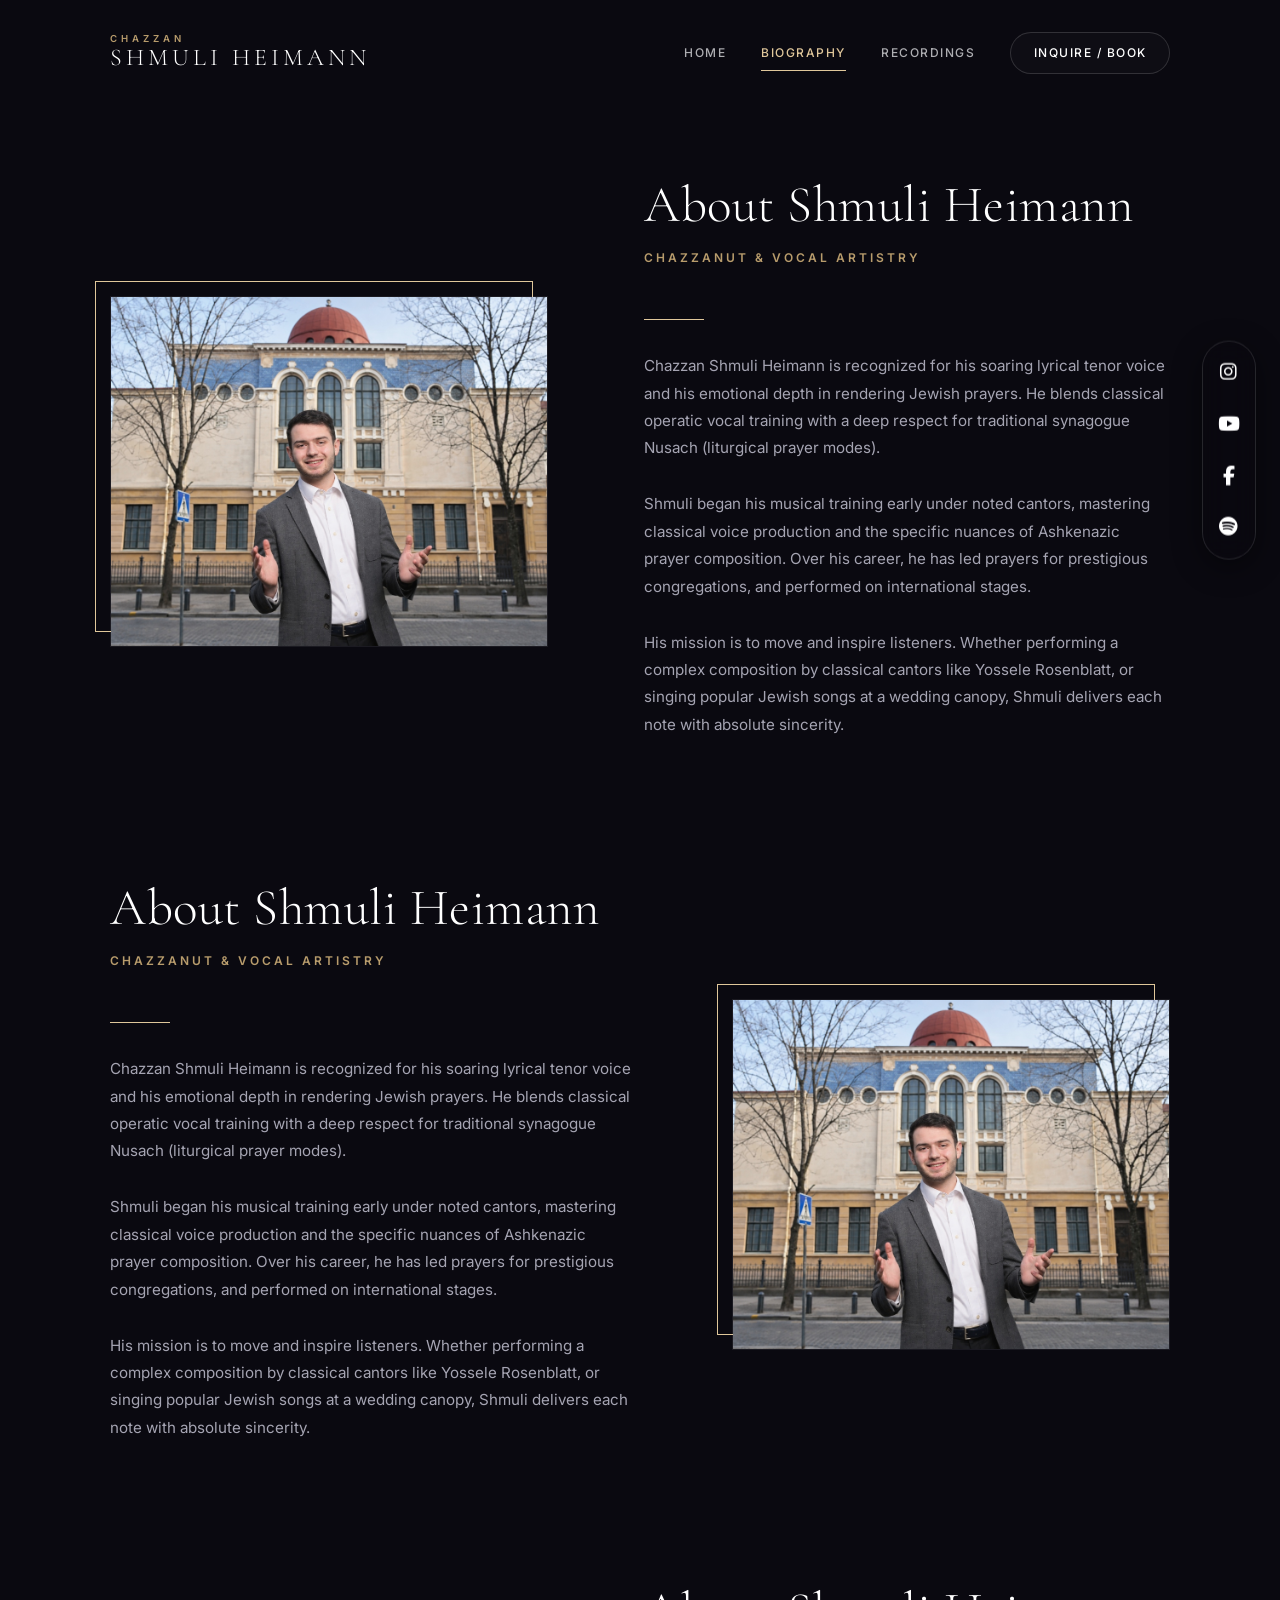
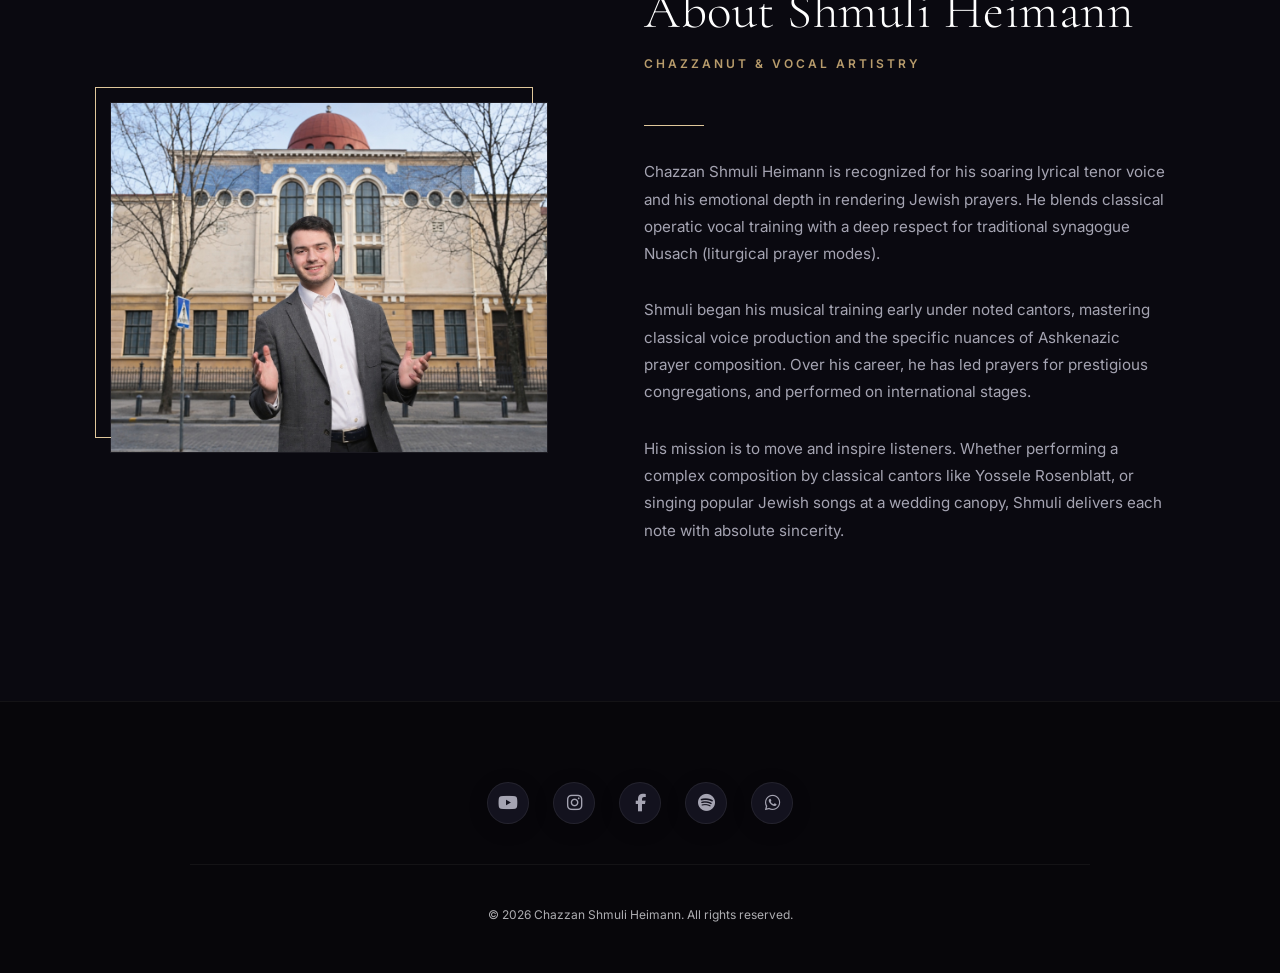
==== commit fcd9e005: "Add 2 alternating portrait and text sections on biography page" ====
--- a/about.html
+++ b/about.html
@@ -17,7 +17,7 @@
     <link rel="stylesheet" href="https://cdnjs.cloudflare.com/ajax/libs/font-awesome/6.4.0/css/all.min.css">
     
     <!-- Stylesheet -->
-    <link rel="stylesheet" href="style.css?v=13">
+    <link rel="stylesheet" href="style.css?v=14">
 </head>
 <body class="page-about">
 
@@ -46,6 +46,37 @@
     <!-- Biography Details Section -->
     <section class="bio-details section-padding">
         <div class="container">
+            <!-- Biography Row 1 (Picture Left, Text Right) -->
+            <div class="bio-grid">
+                <div class="bio-image-wrapper">
+                    <img src="assets/hero.jpg" alt="Chazzan Shmuli Heimann Portrait" class="bio-image">
+                </div>
+                <div class="bio-text">
+                    <h2 class="section-title">About Shmuli Heimann</h2>
+                    <h3 class="section-subtitle">Chazzanut & Vocal Artistry</h3>
+                    <div class="divider"></div>
+                    <p class="bio-paragraph">Chazzan Shmuli Heimann is recognized for his soaring lyrical tenor voice and his emotional depth in rendering Jewish prayers. He blends classical operatic vocal training with a deep respect for traditional synagogue Nusach (liturgical prayer modes).</p>
+                    <p class="bio-paragraph">Shmuli began his musical training early under noted cantors, mastering classical voice production and the specific nuances of Ashkenazic prayer composition. Over his career, he has led prayers for prestigious congregations, and performed on international stages.</p>
+                    <p class="bio-paragraph">His mission is to move and inspire listeners. Whether performing a complex composition by classical cantors like Yossele Rosenblatt, or singing popular Jewish songs at a wedding canopy, Shmuli delivers each note with absolute sincerity.</p>
+                </div>
+            </div>
+
+            <!-- Biography Row 2 (Picture Right, Text Left) -->
+            <div class="bio-grid bio-grid-reverse">
+                <div class="bio-image-wrapper">
+                    <img src="assets/hero.jpg" alt="Chazzan Shmuli Heimann Portrait" class="bio-image">
+                </div>
+                <div class="bio-text">
+                    <h2 class="section-title">About Shmuli Heimann</h2>
+                    <h3 class="section-subtitle">Chazzanut & Vocal Artistry</h3>
+                    <div class="divider"></div>
+                    <p class="bio-paragraph">Chazzan Shmuli Heimann is recognized for his soaring lyrical tenor voice and his emotional depth in rendering Jewish prayers. He blends classical operatic vocal training with a deep respect for traditional synagogue Nusach (liturgical prayer modes).</p>
+                    <p class="bio-paragraph">Shmuli began his musical training early under noted cantors, mastering classical voice production and the specific nuances of Ashkenazic prayer composition. Over his career, he has led prayers for prestigious congregations, and performed on international stages.</p>
+                    <p class="bio-paragraph">His mission is to move and inspire listeners. Whether performing a complex composition by classical cantors like Yossele Rosenblatt, or singing popular Jewish songs at a wedding canopy, Shmuli delivers each note with absolute sincerity.</p>
+                </div>
+            </div>
+
+            <!-- Biography Row 3 (Picture Left, Text Right) -->
             <div class="bio-grid">
                 <div class="bio-image-wrapper">
                     <img src="assets/hero.jpg" alt="Chazzan Shmuli Heimann Portrait" class="bio-image">
--- a/style.css
+++ b/style.css
@@ -676,6 +676,23 @@
     grid-template-columns: 1fr 1.2fr;
     gap: 6rem;
     align-items: center;
+    margin-bottom: 7rem;
+}
+
+.bio-grid:last-child {
+    margin-bottom: 0;
+}
+
+.bio-grid.bio-grid-reverse {
+    grid-template-columns: 1.2fr 1fr;
+}
+
+.bio-grid.bio-grid-reverse .bio-image-wrapper {
+    order: 2;
+}
+
+.bio-grid.bio-grid-reverse .bio-text {
+    order: 1;
 }
 
 .bio-image-wrapper {
@@ -1549,6 +1566,23 @@
     .bio-grid {
         grid-template-columns: 1fr;
         gap: 4rem;
+        margin-bottom: 5rem;
+    }
+    
+    .bio-grid:last-child {
+        margin-bottom: 0;
+    }
+    
+    .bio-grid.bio-grid-reverse {
+        grid-template-columns: 1fr;
+    }
+    
+    .bio-grid.bio-grid-reverse .bio-image-wrapper {
+        order: -1;
+    }
+    
+    .bio-grid.bio-grid-reverse .bio-text {
+        order: 1;
     }
     
     .bio-image-wrapper {
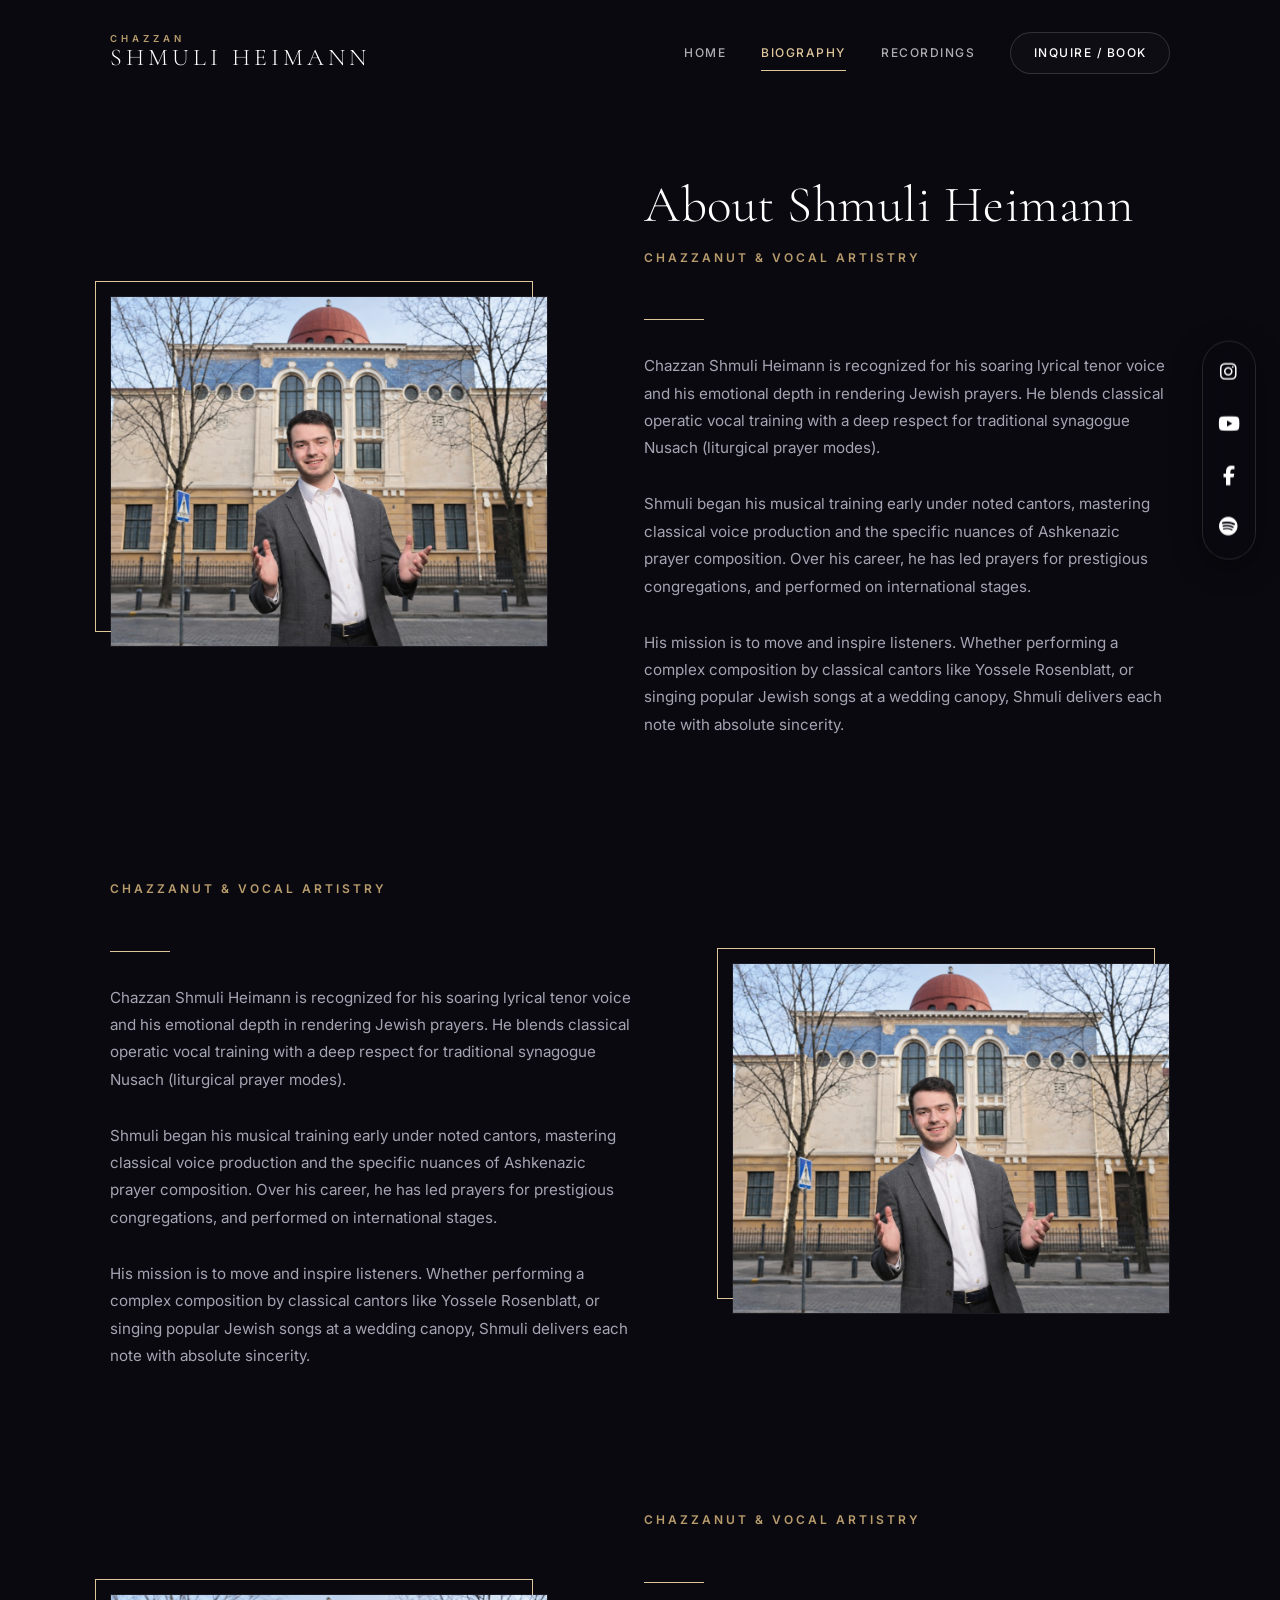
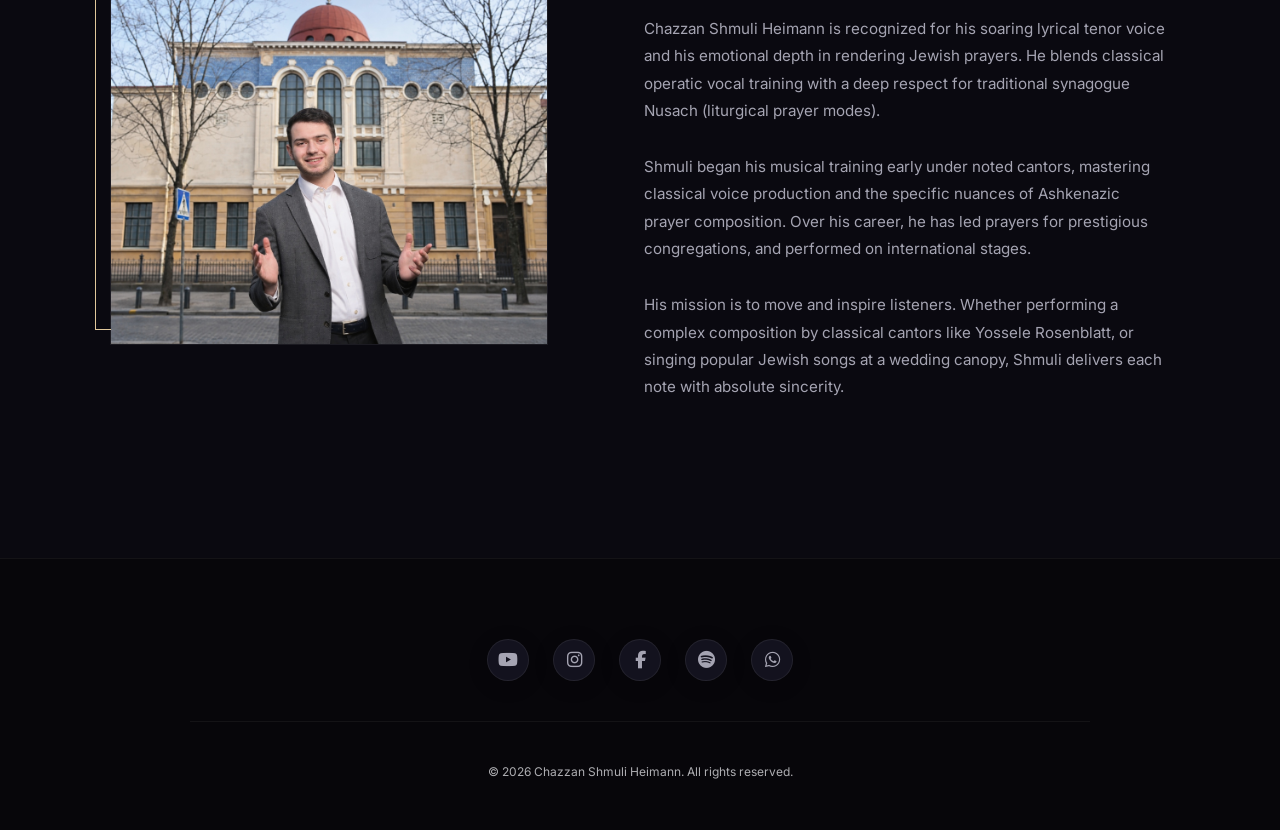
==== commit bb8398af: "Remove About Shmuli Heimann title from second and third biography rows" ====
--- a/about.html
+++ b/about.html
@@ -67,7 +67,6 @@
                     <img src="assets/hero.jpg" alt="Chazzan Shmuli Heimann Portrait" class="bio-image">
                 </div>
                 <div class="bio-text">
-                    <h2 class="section-title">About Shmuli Heimann</h2>
                     <h3 class="section-subtitle">Chazzanut & Vocal Artistry</h3>
                     <div class="divider"></div>
                     <p class="bio-paragraph">Chazzan Shmuli Heimann is recognized for his soaring lyrical tenor voice and his emotional depth in rendering Jewish prayers. He blends classical operatic vocal training with a deep respect for traditional synagogue Nusach (liturgical prayer modes).</p>
@@ -82,7 +81,6 @@
                     <img src="assets/hero.jpg" alt="Chazzan Shmuli Heimann Portrait" class="bio-image">
                 </div>
                 <div class="bio-text">
-                    <h2 class="section-title">About Shmuli Heimann</h2>
                     <h3 class="section-subtitle">Chazzanut & Vocal Artistry</h3>
                     <div class="divider"></div>
                     <p class="bio-paragraph">Chazzan Shmuli Heimann is recognized for his soaring lyrical tenor voice and his emotional depth in rendering Jewish prayers. He blends classical operatic vocal training with a deep respect for traditional synagogue Nusach (liturgical prayer modes).</p>
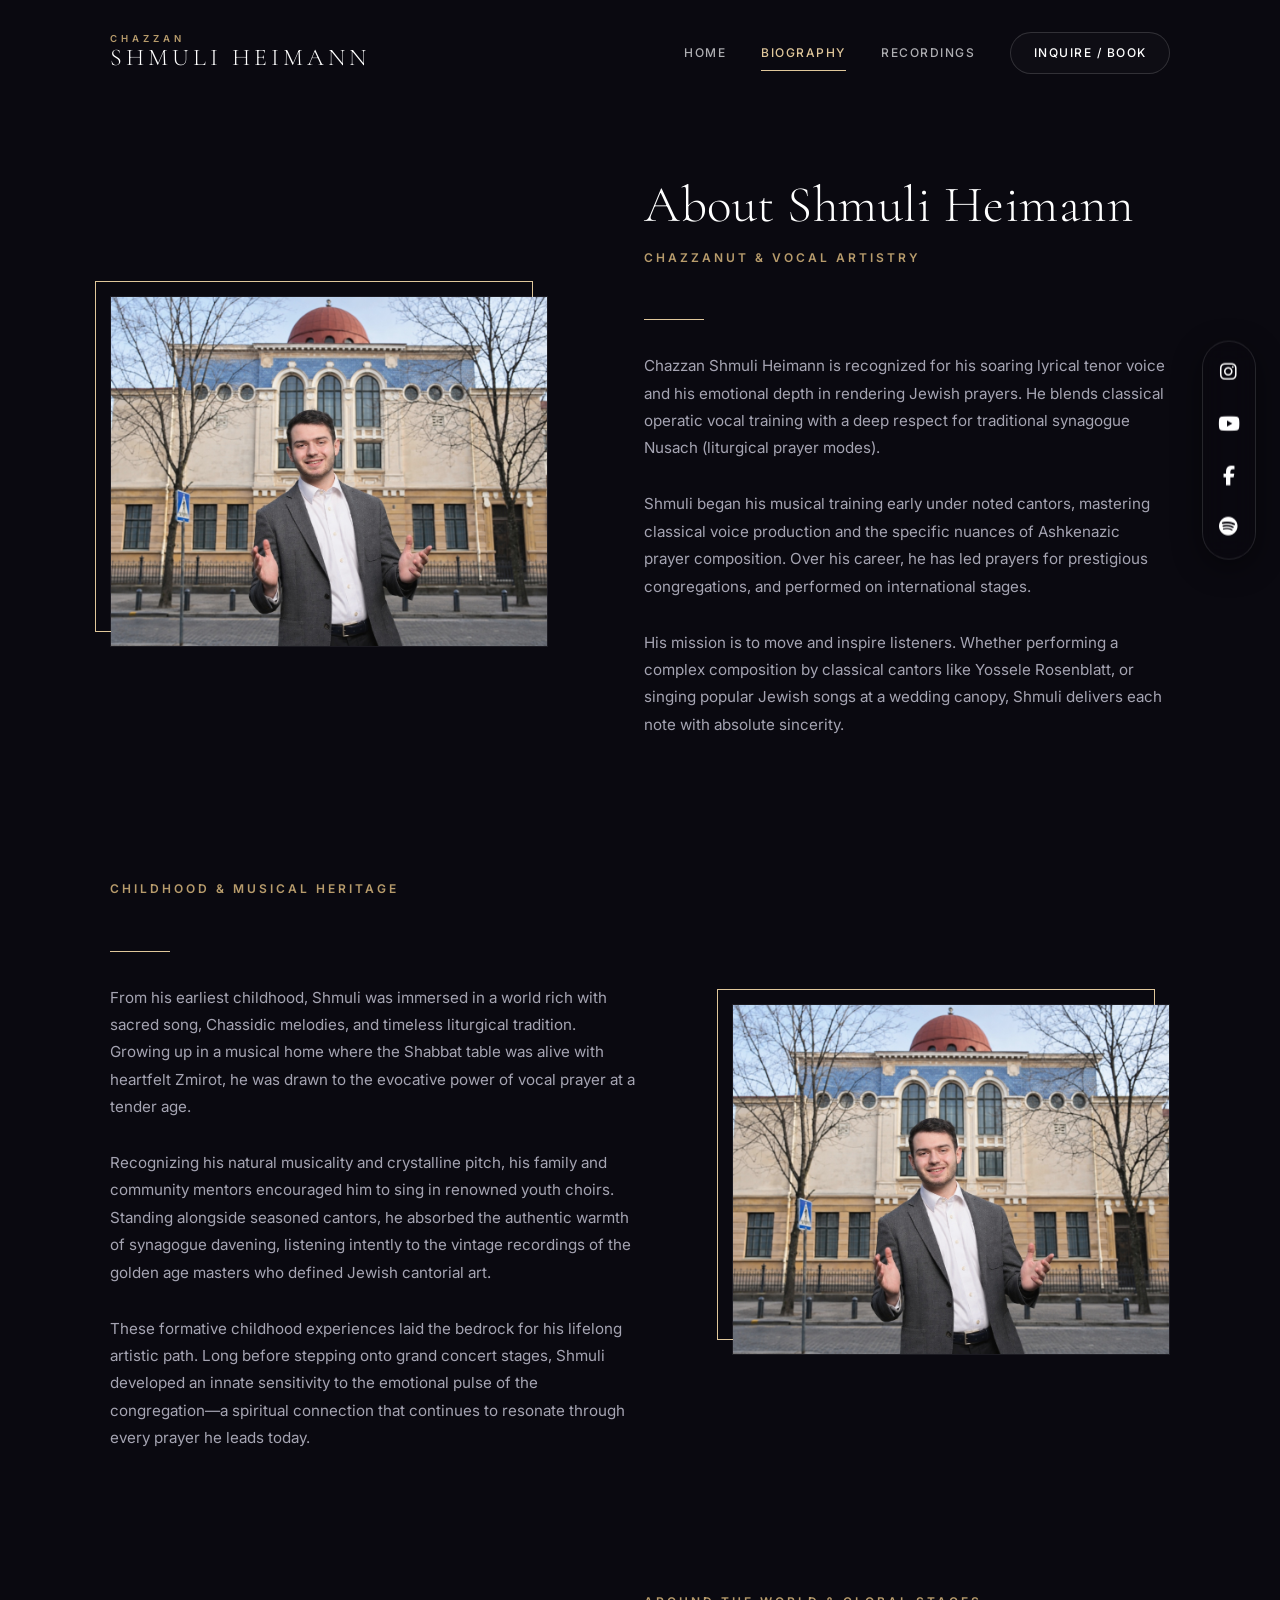
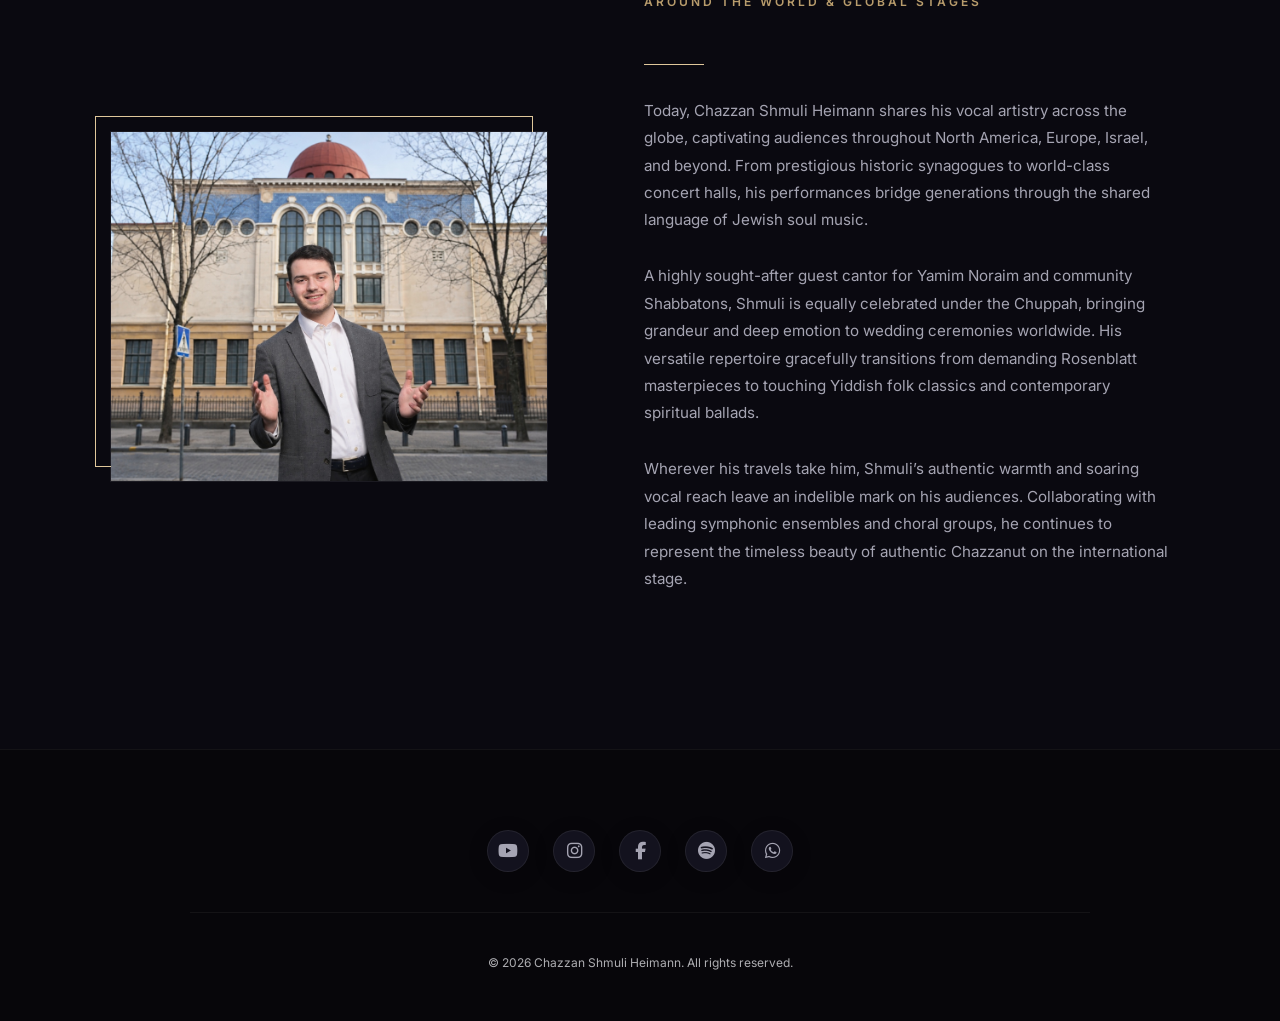
==== commit f25030c4: "Add custom Childhood and Around the World narrative blocks to biography page" ====
--- a/about.html
+++ b/about.html
@@ -61,31 +61,31 @@
                 </div>
             </div>
 
-            <!-- Biography Row 2 (Picture Right, Text Left) -->
+            <!-- Biography Row 2 (Picture Right, Text Left) - Childhood -->
             <div class="bio-grid bio-grid-reverse">
                 <div class="bio-image-wrapper">
                     <img src="assets/hero.jpg" alt="Chazzan Shmuli Heimann Portrait" class="bio-image">
                 </div>
                 <div class="bio-text">
-                    <h3 class="section-subtitle">Chazzanut & Vocal Artistry</h3>
+                    <h3 class="section-subtitle">Childhood & Musical Heritage</h3>
                     <div class="divider"></div>
-                    <p class="bio-paragraph">Chazzan Shmuli Heimann is recognized for his soaring lyrical tenor voice and his emotional depth in rendering Jewish prayers. He blends classical operatic vocal training with a deep respect for traditional synagogue Nusach (liturgical prayer modes).</p>
-                    <p class="bio-paragraph">Shmuli began his musical training early under noted cantors, mastering classical voice production and the specific nuances of Ashkenazic prayer composition. Over his career, he has led prayers for prestigious congregations, and performed on international stages.</p>
-                    <p class="bio-paragraph">His mission is to move and inspire listeners. Whether performing a complex composition by classical cantors like Yossele Rosenblatt, or singing popular Jewish songs at a wedding canopy, Shmuli delivers each note with absolute sincerity.</p>
+                    <p class="bio-paragraph">From his earliest childhood, Shmuli was immersed in a world rich with sacred song, Chassidic melodies, and timeless liturgical tradition. Growing up in a musical home where the Shabbat table was alive with heartfelt Zmirot, he was drawn to the evocative power of vocal prayer at a tender age.</p>
+                    <p class="bio-paragraph">Recognizing his natural musicality and crystalline pitch, his family and community mentors encouraged him to sing in renowned youth choirs. Standing alongside seasoned cantors, he absorbed the authentic warmth of synagogue davening, listening intently to the vintage recordings of the golden age masters who defined Jewish cantorial art.</p>
+                    <p class="bio-paragraph">These formative childhood experiences laid the bedrock for his lifelong artistic path. Long before stepping onto grand concert stages, Shmuli developed an innate sensitivity to the emotional pulse of the congregation—a spiritual connection that continues to resonate through every prayer he leads today.</p>
                 </div>
             </div>
 
-            <!-- Biography Row 3 (Picture Left, Text Right) -->
+            <!-- Biography Row 3 (Picture Left, Text Right) - Around the World -->
             <div class="bio-grid">
                 <div class="bio-image-wrapper">
                     <img src="assets/hero.jpg" alt="Chazzan Shmuli Heimann Portrait" class="bio-image">
                 </div>
                 <div class="bio-text">
-                    <h3 class="section-subtitle">Chazzanut & Vocal Artistry</h3>
+                    <h3 class="section-subtitle">Around the World & Global Stages</h3>
                     <div class="divider"></div>
-                    <p class="bio-paragraph">Chazzan Shmuli Heimann is recognized for his soaring lyrical tenor voice and his emotional depth in rendering Jewish prayers. He blends classical operatic vocal training with a deep respect for traditional synagogue Nusach (liturgical prayer modes).</p>
-                    <p class="bio-paragraph">Shmuli began his musical training early under noted cantors, mastering classical voice production and the specific nuances of Ashkenazic prayer composition. Over his career, he has led prayers for prestigious congregations, and performed on international stages.</p>
-                    <p class="bio-paragraph">His mission is to move and inspire listeners. Whether performing a complex composition by classical cantors like Yossele Rosenblatt, or singing popular Jewish songs at a wedding canopy, Shmuli delivers each note with absolute sincerity.</p>
+                    <p class="bio-paragraph">Today, Chazzan Shmuli Heimann shares his vocal artistry across the globe, captivating audiences throughout North America, Europe, Israel, and beyond. From prestigious historic synagogues to world-class concert halls, his performances bridge generations through the shared language of Jewish soul music.</p>
+                    <p class="bio-paragraph">A highly sought-after guest cantor for Yamim Noraim and community Shabbatons, Shmuli is equally celebrated under the Chuppah, bringing grandeur and deep emotion to wedding ceremonies worldwide. His versatile repertoire gracefully transitions from demanding Rosenblatt masterpieces to touching Yiddish folk classics and contemporary spiritual ballads.</p>
+                    <p class="bio-paragraph">Wherever his travels take him, Shmuli’s authentic warmth and soaring vocal reach leave an indelible mark on his audiences. Collaborating with leading symphonic ensembles and choral groups, he continues to represent the timeless beauty of authentic Chazzanut on the international stage.</p>
                 </div>
             </div>
         </div>
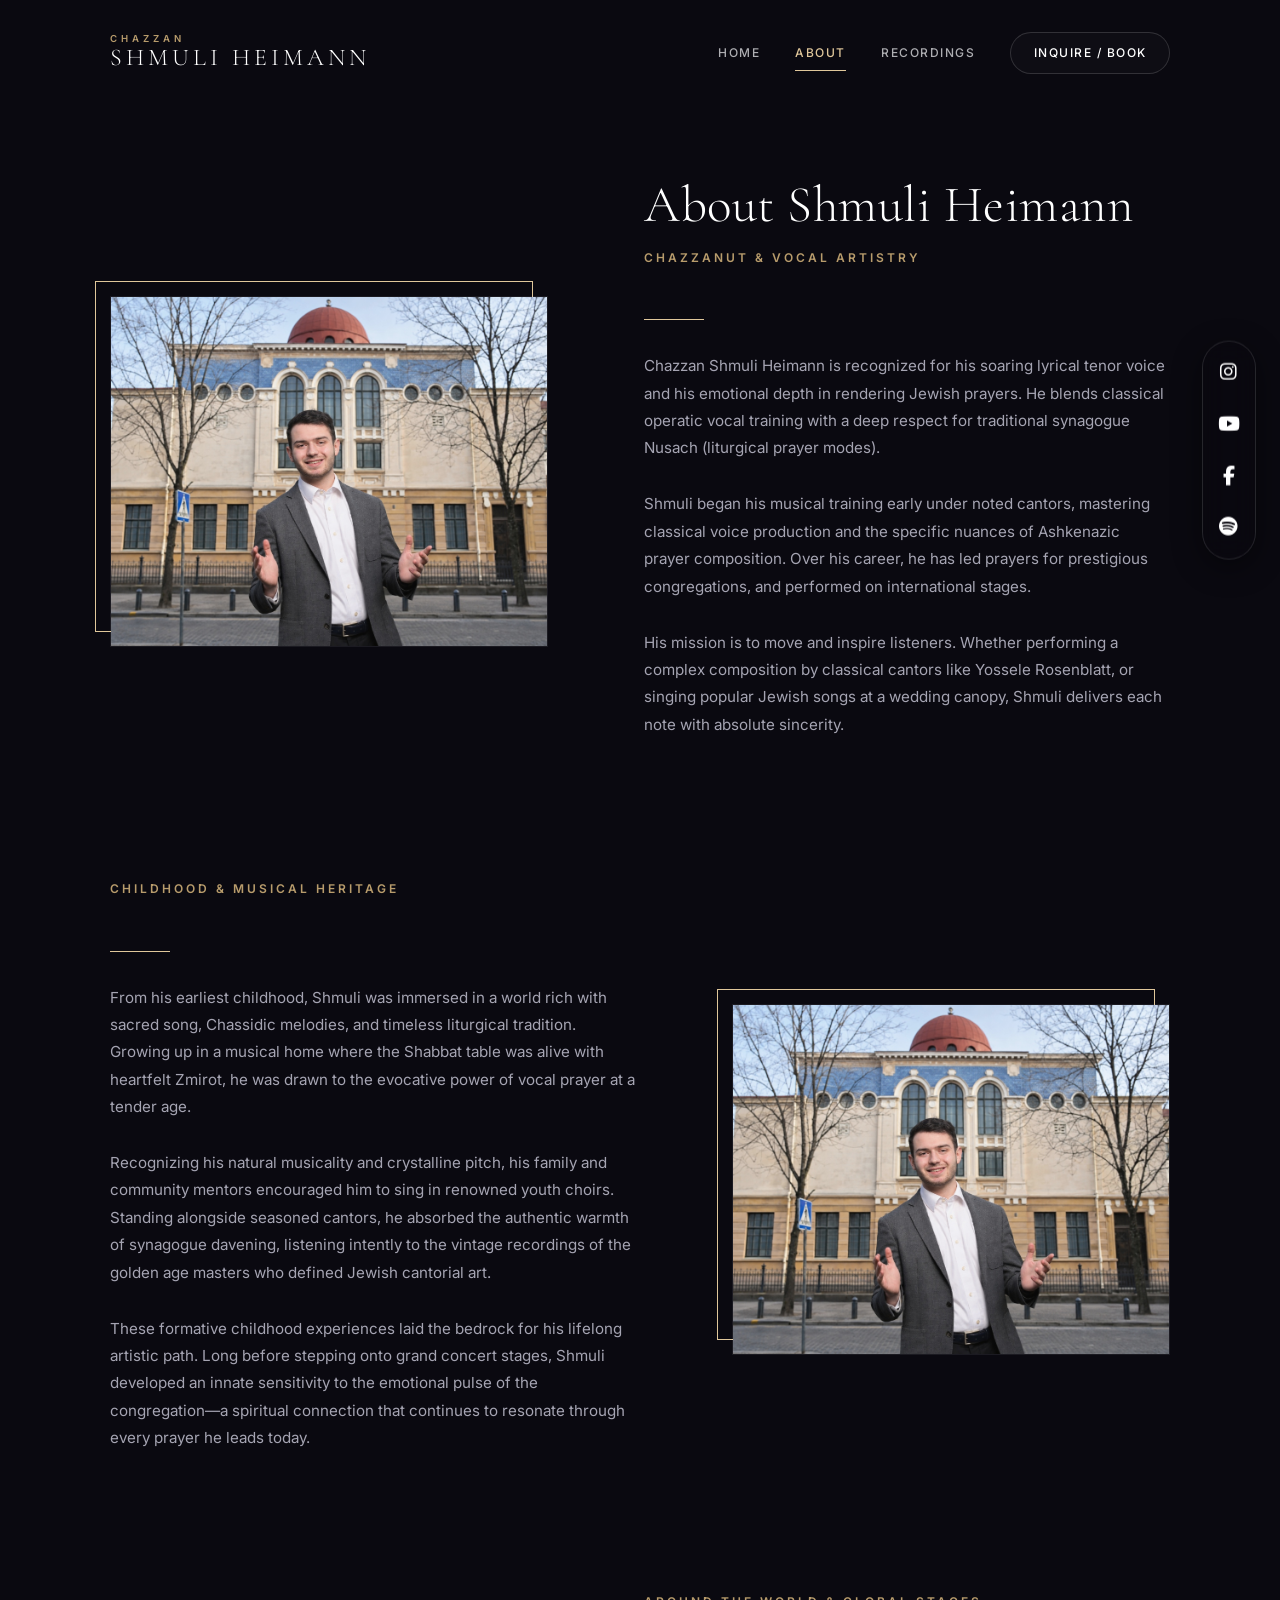
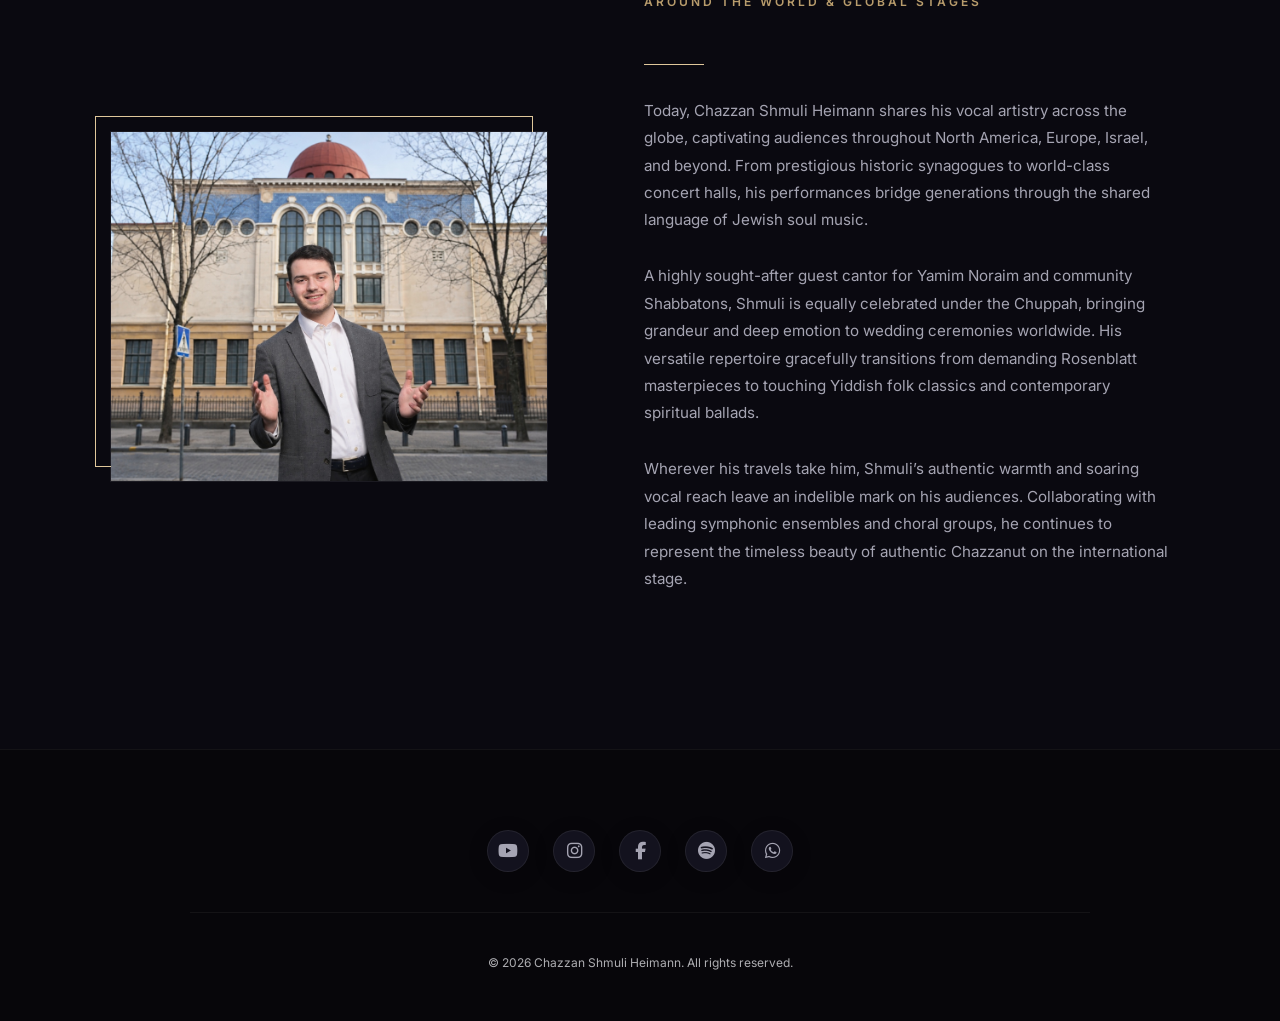
==== commit 635fe69e: "Rename Biography to About across site and add missing social icons to contact page" ====
--- a/about.html
+++ b/about.html
@@ -3,7 +3,7 @@
 <head>
     <meta charset="UTF-8">
     <meta name="viewport" content="width=device-width, initial-scale=1.0">
-    <title>Biography | Chazzan Shmuli Heimann</title>
+    <title>About | Chazzan Shmuli Heimann</title>
     
     <!-- SEO Meta Tags -->
     <meta name="description" content="Learn about Chazzan Shmuli Heimann, his vocal training, traditional prayer nusach, and the liturgical services he offers.">
@@ -30,7 +30,7 @@
             </a>
             <nav class="nav-links">
                 <a href="index.html">Home</a>
-                <a href="about.html">Biography</a>
+                <a href="about.html">About</a>
                 <a href="recordings.html">Recordings</a>
                 <a href="contact.html" class="nav-cta">Inquire / Book</a>
             </nav>
@@ -99,7 +99,7 @@
             <a href="https://www.instagram.com/cantorshmuliheimann/" target="_blank" rel="noopener noreferrer" aria-label="Instagram"><i class="fa-brands fa-instagram"></i></a>
             <a href="https://www.facebook.com/" target="_blank" rel="noopener noreferrer" aria-label="Facebook"><i class="fa-brands fa-facebook-f"></i></a>
             <a href="https://open.spotify.com/" target="_blank" rel="noopener noreferrer" aria-label="Spotify"><i class="fa-brands fa-spotify"></i></a>
-            <a href="#" aria-label="WhatsApp"><i class="fa-brands fa-whatsapp"></i></a>
+            <a href="https://wa.me/32475971599" target="_blank" rel="noopener noreferrer" aria-label="WhatsApp"><i class="fa-brands fa-whatsapp"></i></a>
         </div>
         <div class="footer-divider"></div>
         <div class="footer-bottom">
